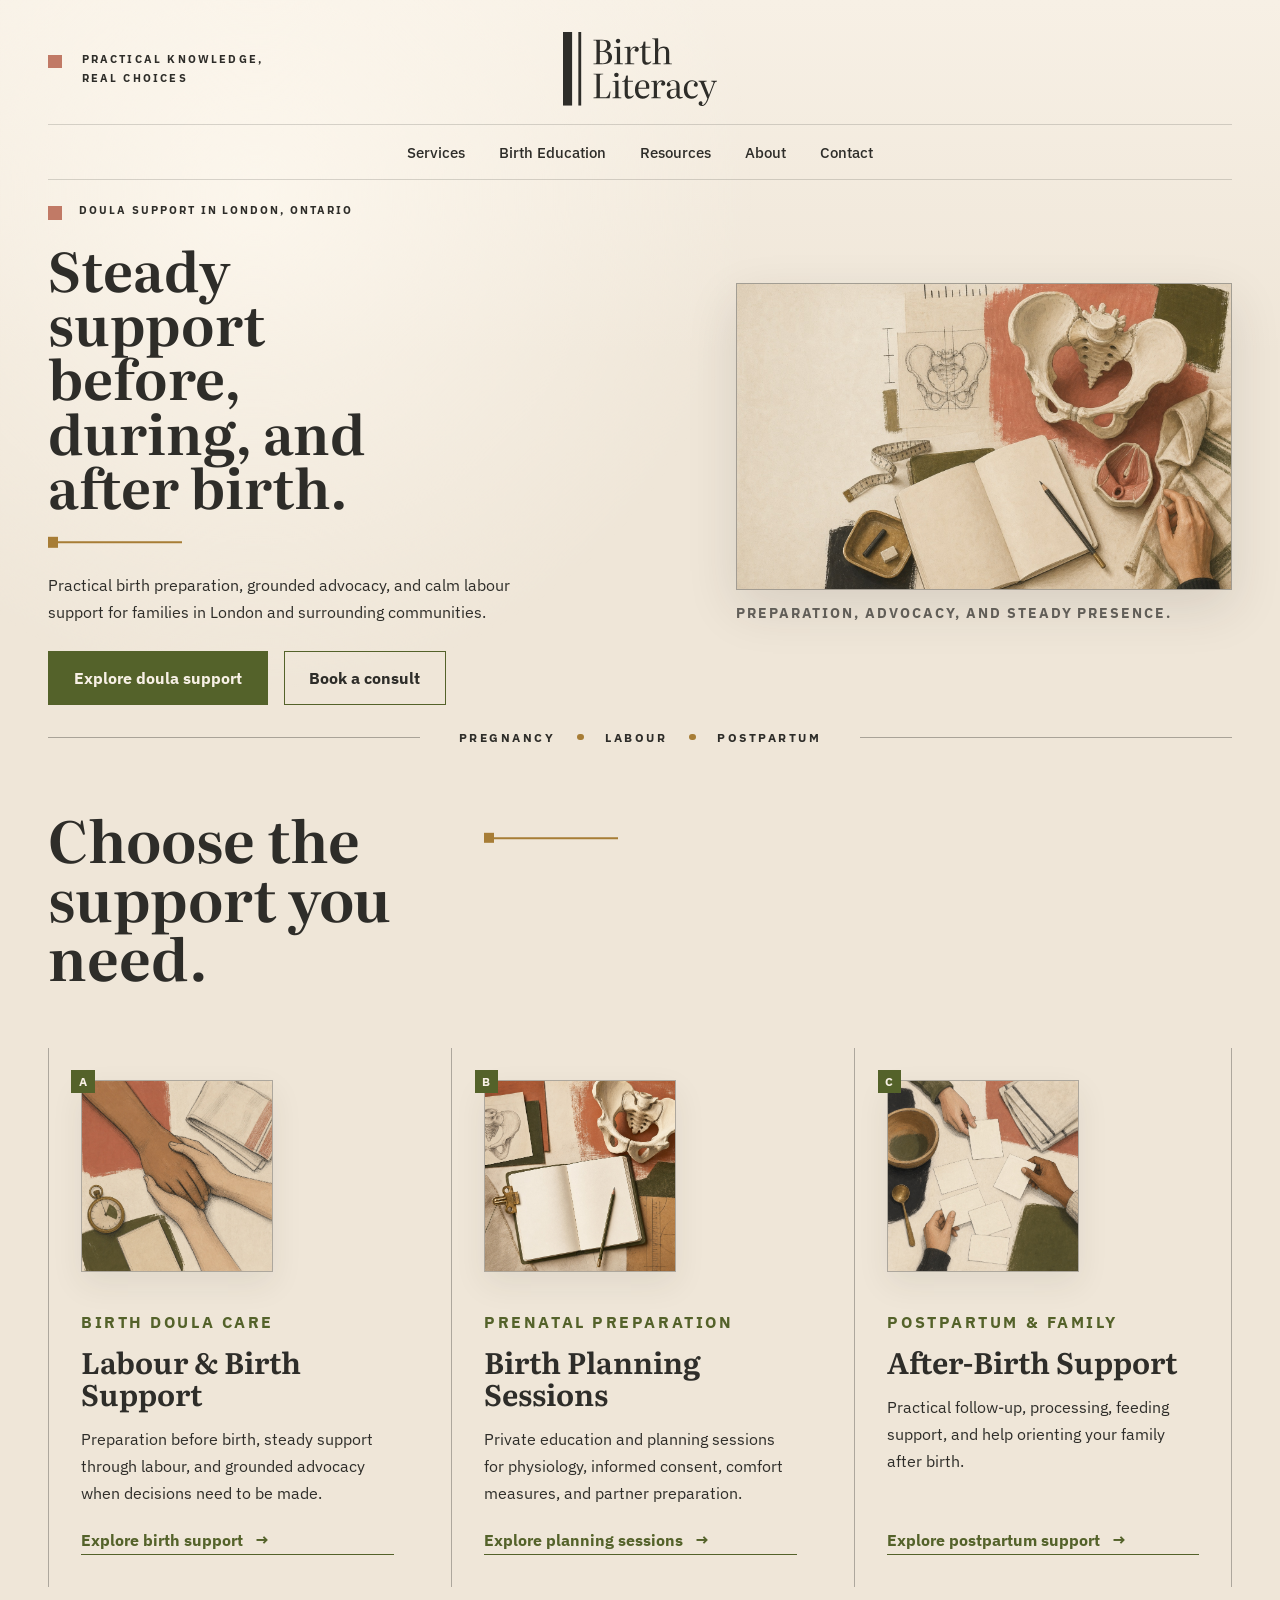
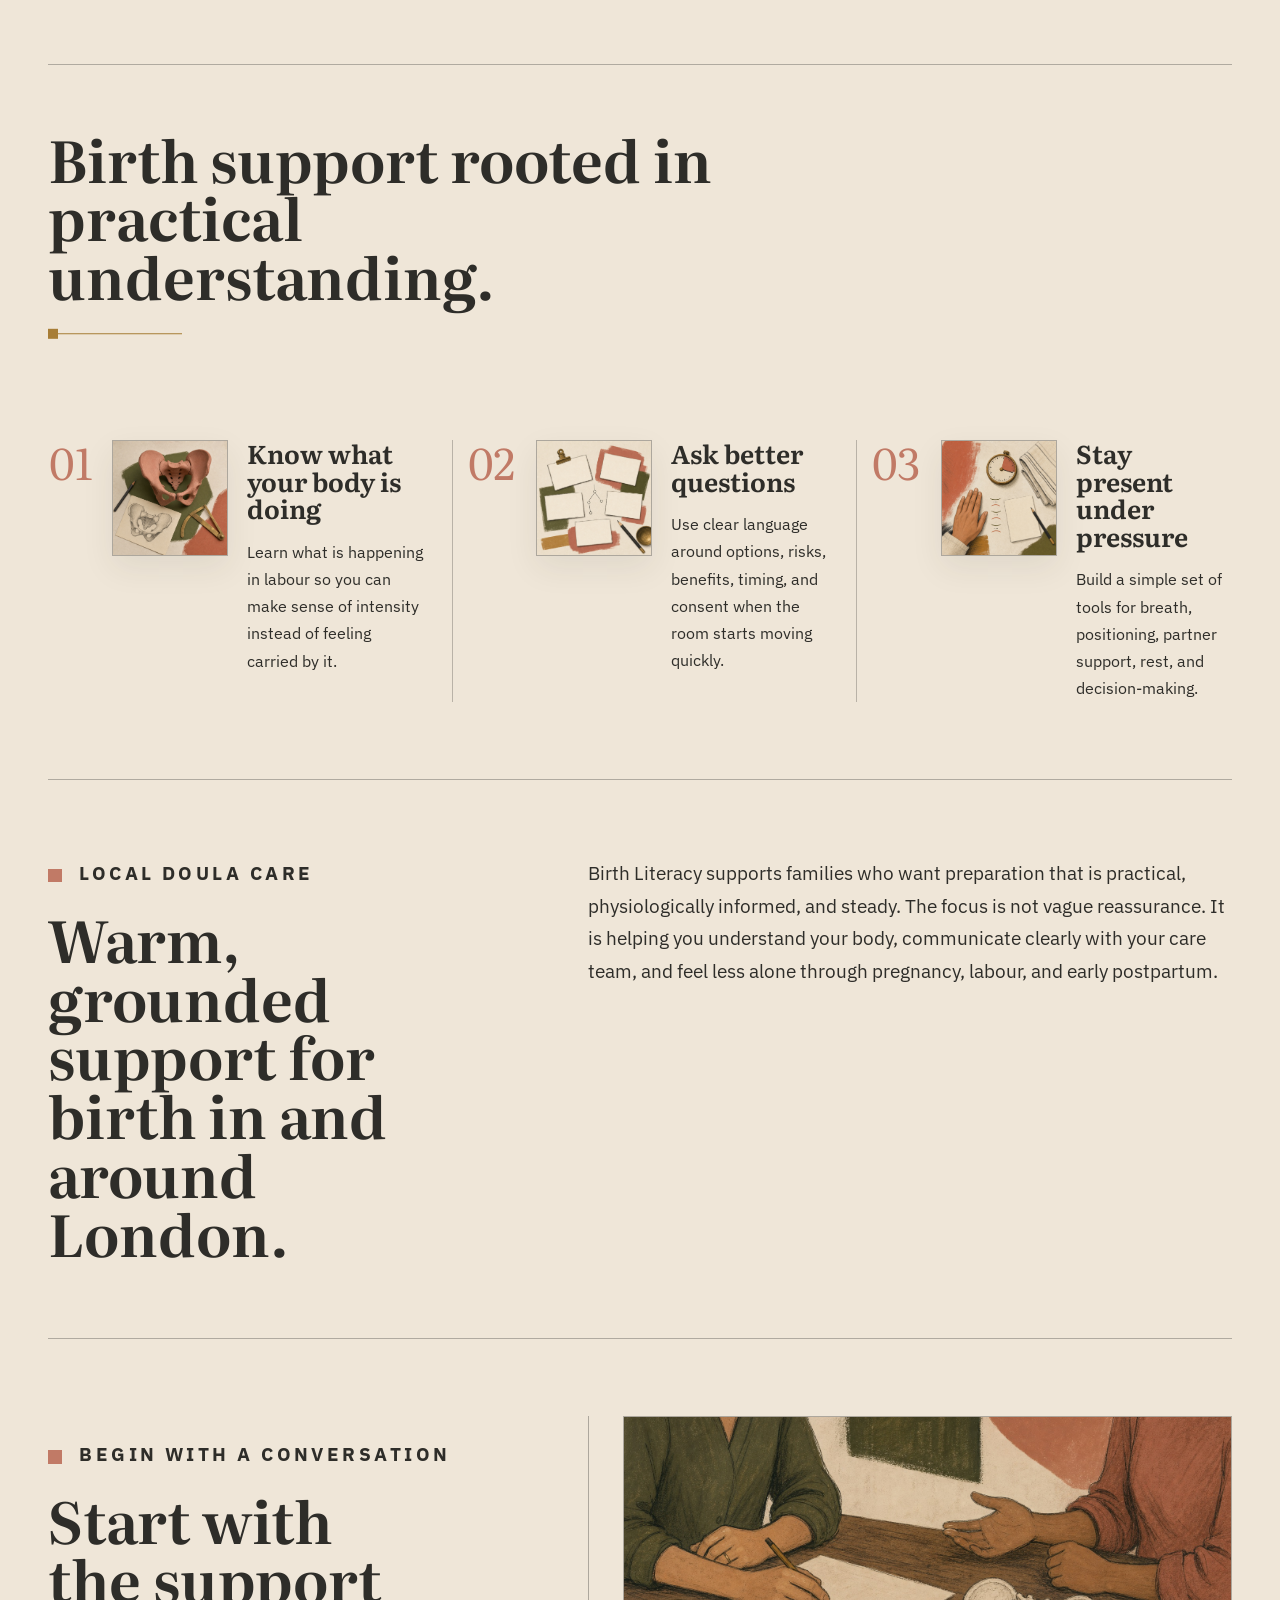
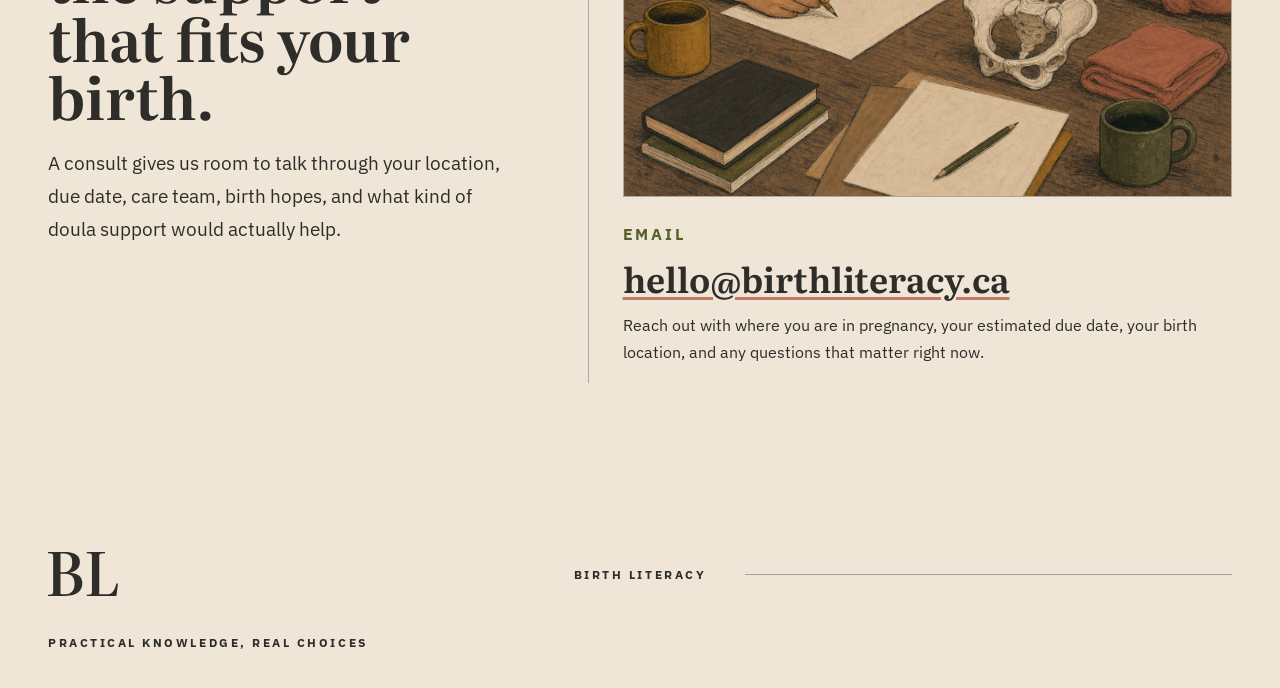
==== index.html @ 35ebf9c3 "Initial commit" ====
<!doctype html>
<html lang="en">
  <head>
    <meta charset="utf-8">
    <meta name="viewport" content="width=device-width, initial-scale=1">
    <meta name="description" content="Birth Literacy provides grounded doula support and practical birth preparation for families in London, Ontario and surrounding communities.">
    <title>Birth Literacy | Doula Support in London, Ontario</title>
    <link rel="preconnect" href="https://fonts.googleapis.com">
    <link rel="preconnect" href="https://fonts.gstatic.com" crossorigin>
    <link href="https://fonts.googleapis.com/css2?family=IBM+Plex+Sans:wght@400;500;600;700&amp;family=Literata:opsz,wght@7..72,500;7..72,600;7..72,700&amp;display=swap" rel="stylesheet">
    <link rel="icon" href="assets/logo-condensed.svg" type="image/svg+xml">
    <link rel="stylesheet" href="styles.css">
  </head>
  <body>
    <a class="skip-link" href="#main">Skip to main content</a>

    <header class="site-header" data-header>
      <div class="masthead" aria-label="Birth Literacy">
        <p class="masthead__kicker">
          <span aria-hidden="true"></span>
          Practical knowledge,<br>
          real choices
        </p>

        <a class="brand" href="index.html" aria-label="Birth Literacy home">
          <img src="assets/logo.svg" width="271" height="131" alt="Birth Literacy">
        </a>

      </div>

      <div class="nav-shell">
        <button class="nav-toggle" type="button" aria-expanded="false" aria-controls="primary-navigation">
          <span class="nav-toggle__lines" aria-hidden="true"></span>
          <span class="nav-toggle__text">Menu</span>
        </button>

        <nav class="primary-nav" id="primary-navigation" aria-label="Primary navigation">
          <a href="services.html">Services</a>
          <a href="birth-education.html">Birth Education</a>
          <a href="resources.html">Resources</a>
          <a href="about.html">About</a>
          <a href="contact.html">Contact</a>
        </nav>
      </div>
    </header>

    <main id="main">
      <section class="hero" id="top" aria-labelledby="hero-title">
        <div class="hero__content">
          <p class="eyebrow"><span aria-hidden="true"></span>Doula support in London, Ontario</p>
          <h1 id="hero-title">Steady support before, during, and after birth.</h1>
          <div class="measure-mark" aria-hidden="true"></div>
          <p class="hero__lede">Practical birth preparation, grounded advocacy, and calm labour support for families in London and surrounding communities.</p>
          <div class="actions" aria-label="Primary actions">
            <a class="button button--primary" href="services.html">Explore doula support</a>
            <a class="button button--secondary" href="contact.html">Book a consult</a>
          </div>
        </div>

        <figure class="hero__figure" aria-labelledby="figure-title">
          <img class="hero__image" src="assets/art-hero-education.jpg" width="1536" height="1024" alt="Mixed-media illustration of birth education materials, an anatomy sketch, and a pelvis model on a study table.">
          <figcaption id="figure-title">Preparation, advocacy, and steady presence.</figcaption>
        </figure>
      </section>

      <div class="index-line" aria-hidden="true">
        <span></span>
        <p>Pregnancy <b></b> Labour <b></b> Postpartum</p>
        <span></span>
      </div>

      <section class="support-section" id="services" aria-labelledby="support-title">
        <div class="support-intro">
          <h2 id="support-title">Choose the support you need.</h2>
          <div class="measure-mark" aria-hidden="true"></div>
        </div>

        <div class="support-layout">
          <article class="support-feature support-feature--birth" id="doula-care">
            <span class="letter-marker">A</span>
            <img class="support-visual" src="assets/art-doula-support.jpg" width="1254" height="1254" alt="Mixed-media illustration of hands in a calm support gesture beside practical birth tools.">
            <p class="card-label">Birth Doula Care</p>
            <h3>Labour &amp; Birth Support</h3>
            <p>Preparation before birth, steady support through labour, and grounded advocacy when decisions need to be made.</p>
            <a class="text-link" href="services.html#birth-doula">Explore birth support <span aria-hidden="true">→</span></a>
          </article>

          <article class="support-feature support-feature--doula">
            <span class="letter-marker">B</span>
            <img class="support-visual" src="assets/art-course-workbook.jpg" width="1254" height="1254" alt="Mixed-media illustration of an open birth workbook, pelvis model, and study materials.">
            <p class="card-label">Prenatal Preparation</p>
            <h3>Birth Planning Sessions</h3>
            <p>Private education and planning sessions for physiology, informed consent, comfort measures, and partner preparation.</p>
            <a class="text-link" href="services.html#birth-planning">Explore planning sessions <span aria-hidden="true">→</span></a>
          </article>

          <article class="support-feature support-feature--postpartum" aria-labelledby="support-page-title">
            <span class="letter-marker">C</span>
            <img class="support-visual support-visual--note" src="assets/art-family-support.jpg" width="1254" height="1254" alt="Mixed-media illustration of several hands arranging family planning cards together.">
            <p class="card-label">Postpartum &amp; Family</p>
            <h3 id="support-page-title">After-Birth Support</h3>
            <p>Practical follow-up, processing, feeding support, and help orienting your family after birth.</p>
            <a class="text-link" href="services.html#postpartum">Explore postpartum support <span aria-hidden="true">→</span></a>
          </article>
        </div>
      </section>

      <section class="confidence-section" id="resources" aria-labelledby="confidence-title">
        <span class="section-anchor" id="birth-education" aria-hidden="true"></span>
        <div class="confidence-heading">
          <h2 id="confidence-title">Birth support rooted in practical understanding.</h2>
          <div class="measure-mark" aria-hidden="true"></div>
        </div>

        <div class="principles" role="list">
          <article class="principle" role="listitem">
            <p class="principle__number">01</p>
            <img class="principle__image" src="assets/art-physiology-study.jpg" width="1254" height="1254" alt="Mixed-media illustration of a clay pelvis model, anatomy sketch, pencil, and measuring tool.">
            <div>
              <h3>Know what your body is doing</h3>
              <p>Learn what is happening in labour so you can make sense of intensity instead of feeling carried by it.</p>
            </div>
          </article>

          <article class="principle" role="listitem">
            <p class="principle__number">02</p>
            <img class="principle__image" src="assets/art-consent-cards.jpg" width="1254" height="1254" alt="Mixed-media illustration of question cards, a decision path, pencil, and brass clip.">
            <div>
              <h3>Ask better questions</h3>
              <p>Use clear language around options, risks, benefits, timing, and consent when the room starts moving quickly.</p>
            </div>
          </article>

          <article class="principle" role="listitem">
            <p class="principle__number">03</p>
            <img class="principle__image" src="assets/art-presence-tools.jpg" width="1254" height="1254" alt="Mixed-media illustration of a timer, blank card, pencil, folded cloth, and calm hand.">
            <div>
              <h3>Stay present under pressure</h3>
              <p>Build a simple set of tools for breath, positioning, partner support, rest, and decision-making.</p>
            </div>
          </article>
        </div>
      </section>

      <section class="about-section" id="about" aria-labelledby="about-title">
        <div>
          <p class="eyebrow"><span aria-hidden="true"></span>Local doula care</p>
          <h2 id="about-title">Warm, grounded support for birth in and around London.</h2>
        </div>
        <p>Birth Literacy supports families who want preparation that is practical, physiologically informed, and steady. The focus is not vague reassurance. It is helping you understand your body, communicate clearly with your care team, and feel less alone through pregnancy, labour, and early postpartum.</p>
      </section>

      <section class="contact-section" id="contact" aria-labelledby="contact-title">
        <div class="contact-copy">
          <p class="eyebrow"><span aria-hidden="true"></span>Begin with a conversation</p>
          <h2 id="contact-title">Start with the support that fits your birth.</h2>
          <p>A consult gives us room to talk through your location, due date, care team, birth hopes, and what kind of doula support would actually help.</p>
        </div>
        <aside class="contact-card" aria-label="Contact Birth Literacy">
          <img src="assets/art-consultation.jpg" width="1536" height="1024" alt="Mixed-media illustration of a grounded birth preparation conversation at a table with notes and a pelvis model.">
          <div class="contact-card__body">
            <p class="card-label">Email</p>
            <a class="email-link" href="mailto:hello@birthliteracy.ca">hello@birthliteracy.ca</a>
            <p>Reach out with where you are in pregnancy, your estimated due date, your birth location, and any questions that matter right now.</p>
          </div>
        </aside>
      </section>
    </main>

    <footer class="site-footer">
      <img src="assets/logo-condensed.svg" width="70" height="44" alt="Birth Literacy">
      <p>Birth Literacy</p>
      <span aria-hidden="true"></span>
      <p>Practical knowledge, real choices</p>
    </footer>

    <script src="script.js"></script>
  </body>
</html>
---- styles.css ----
:root {
  --ink: #2e2d29;
  --bone: #efe6d8;
  --bone-light: #f7f0e5;
  --bone-deep: #d9cebf;
  --olive: #54622a;
  --olive-dark: #3d4a1f;
  --clay: #c17a66;
  --brass: #a77d36;
  --white: #fffaf1;
  --shadow: 0 18px 48px rgba(46, 45, 41, 0.12);
  --serif: "Literata", Georgia, "Times New Roman", serif;
  --sans: "IBM Plex Sans", Arial, Helvetica, sans-serif;
  --page-pad: clamp(1rem, 4vw, 3rem);
  --rail-width: clamp(2.5rem, 5vw, 4.75rem);
}

*,
*::before,
*::after {
  box-sizing: border-box;
}

html {
  background: var(--bone);
  color: var(--ink);
  font-family: var(--sans);
  scroll-behavior: smooth;
}

@media (prefers-reduced-motion: reduce) {
  html {
    scroll-behavior: auto;
  }

  *,
  *::before,
  *::after {
    animation-duration: 0.01ms !important;
    animation-iteration-count: 1 !important;
    scroll-behavior: auto !important;
    transition-duration: 0.01ms !important;
  }
}

body {
  margin: 0;
  min-width: 320px;
  background:
    radial-gradient(circle at 20% 5%, rgba(255, 250, 241, 0.74), transparent 31rem),
    linear-gradient(180deg, var(--bone-light), var(--bone) 22rem);
  color: var(--ink);
}

body::before {
  position: fixed;
  inset: 0;
  z-index: -1;
  pointer-events: none;
  content: "";
  background-image:
    linear-gradient(rgba(46, 45, 41, 0.025) 1px, transparent 1px),
    linear-gradient(90deg, rgba(46, 45, 41, 0.018) 1px, transparent 1px);
  background-size: 32px 32px;
  mask-image: linear-gradient(to bottom, rgba(0, 0, 0, 0.28), rgba(0, 0, 0, 0.04));
}

img,
svg {
  display: block;
  max-width: 100%;
}

a {
  color: inherit;
}

a:hover {
  color: var(--olive);
}

a:focus-visible,
button:focus-visible,
input:focus-visible,
select:focus-visible,
textarea:focus-visible {
  outline: 3px solid var(--clay);
  outline-offset: 4px;
}

.skip-link {
  position: fixed;
  top: 1rem;
  left: 1rem;
  z-index: 20;
  padding: 0.75rem 1rem;
  background: var(--ink);
  color: var(--bone-light);
  font-weight: 700;
  transform: translateY(-150%);
}

.skip-link:focus {
  transform: translateY(0);
}

.site-header {
  position: relative;
  z-index: 10;
  width: min(100%, 1460px);
  margin: 0 auto;
  padding: clamp(1.1rem, 2.5vw, 2.1rem) var(--page-pad) 0;
}

.masthead {
  display: grid;
  grid-template-columns: minmax(9rem, 1fr) minmax(7rem, 12rem) minmax(9rem, 1fr);
  gap: clamp(1rem, 3vw, 3.2rem);
  align-items: center;
  padding: 0 0 clamp(0.75rem, 1.5vw, 1.1rem);
  border-bottom: 1px solid rgba(46, 45, 41, 0.18);
}

.brand {
  justify-self: center;
  width: clamp(7rem, 12vw, 11.5rem);
  text-decoration: none;
}

.brand img {
  width: 100%;
  height: auto;
}

.masthead__kicker {
  display: grid;
  grid-template-columns: auto 1fr;
  gap: 1.25rem;
  align-items: start;
  margin: 0;
  max-width: 18rem;
  color: var(--ink);
  font-size: clamp(0.68rem, 0.85vw, 0.83rem);
  font-weight: 700;
  letter-spacing: 0.2em;
  line-height: 1.75;
  text-transform: uppercase;
}

.masthead__kicker span,
.eyebrow span,
.square-marker {
  width: 0.85rem;
  height: 0.85rem;
  margin-top: 0.28rem;
  background: var(--clay);
}

.nav-shell {
  position: relative;
  padding: 0.55rem 0;
  border-bottom: 1px solid rgba(46, 45, 41, 0.18);
}

.primary-nav {
  display: flex;
  gap: clamp(1rem, 2.4vw, 2.8rem);
  align-items: center;
  justify-content: center;
  min-height: 2.3rem;
}

.primary-nav a:not(.button) {
  padding: 0.35rem 0.1rem;
  font-size: clamp(0.95rem, 1vw, 1.05rem);
  font-weight: 500;
  text-decoration-thickness: 1px;
  text-decoration-color: transparent;
  text-underline-offset: 0.35em;
}

.primary-nav a:not(.button):hover {
  text-decoration-color: currentColor;
}

.primary-nav a[aria-current="page"] {
  color: var(--olive);
  text-decoration-color: currentColor;
}

.nav-toggle {
  display: none;
}

.button {
  display: inline-flex;
  align-items: center;
  justify-content: center;
  min-height: 3.35rem;
  padding: 0.9rem 1.55rem;
  border: 1.5px solid var(--olive);
  border-radius: 0;
  font: 700 1rem/1 var(--sans);
  text-align: center;
  text-decoration: none;
  transition: background 160ms ease, color 160ms ease, border-color 160ms ease, transform 160ms ease;
}

.button:hover {
  transform: translateY(-1px);
}

.button--primary {
  background: var(--olive);
  color: var(--bone-light);
}

.button--primary:hover {
  background: var(--olive-dark);
  color: var(--bone-light);
}

.button--secondary {
  background: transparent;
  color: var(--ink);
}

.button--secondary:hover {
  border-color: var(--ink);
  background: rgba(84, 98, 42, 0.08);
  color: var(--ink);
}

main {
  width: min(100%, 1460px);
  margin: 0 auto;
  padding: 0 var(--page-pad) clamp(2rem, 5vw, 4rem);
}

.hero,
.support-section,
.confidence-section {
  position: relative;
  display: grid;
  gap: clamp(1rem, 3vw, 3.5rem);
}

.hero {
  grid-template-columns: minmax(18rem, 0.86fr) minmax(22rem, 0.82fr);
  align-items: center;
  min-height: clamp(22rem, 31vw, 29rem);
  padding: clamp(0.75rem, 1.7vw, 1.8rem) 0 clamp(1rem, 2vw, 2rem);
}

.hero__content {
  grid-column: 1;
  max-width: 34rem;
}

.hero__content .eyebrow {
  margin-bottom: 1.35rem;
}

.eyebrow,
.card-label {
  display: flex;
  gap: 1.1rem;
  align-items: center;
  margin: 0 0 1.9rem;
  color: var(--ink);
  font-size: clamp(0.68rem, 0.8vw, 0.78rem);
  font-weight: 700;
  letter-spacing: 0.18em;
  line-height: 1.45;
  text-transform: uppercase;
}

h1,
h2,
h3 {
  margin: 0;
  font-family: var(--serif);
  font-weight: 650;
  letter-spacing: 0;
}

h1 {
  max-width: 11.5ch;
  font-size: clamp(2.9rem, 4.25vw, 4.25rem);
  line-height: 1;
}

h2 {
  font-size: clamp(2.8rem, 4.5vw, 5rem);
  line-height: 1.02;
}

h3 {
  font-size: clamp(1.75rem, 2.3vw, 2.45rem);
  line-height: 1.08;
}

.measure-mark {
  position: relative;
  width: 8.4rem;
  height: 1.2rem;
  margin: 1.2rem 0 1.25rem;
}

.measure-mark::before,
.measure-mark::after {
  position: absolute;
  top: 50%;
  content: "";
  transform: translateY(-50%);
}

.measure-mark::before {
  left: 0;
  width: 100%;
  height: 1.5px;
  background: var(--brass);
}

.measure-mark::after {
  left: 0;
  width: 0.65rem;
  height: 0.65rem;
  background: var(--brass);
}

.hero__lede,
.support-feature p,
.support-note p,
.principle p,
.about-section p,
.contact-section p {
  font-size: clamp(1rem, 1.18vw, 1.18rem);
  line-height: 1.7;
}

.hero__lede {
  max-width: 30rem;
  margin: 0 0 1.55rem;
}

.actions {
  display: flex;
  flex-wrap: wrap;
  gap: 1rem;
}

.hero__figure {
  grid-column: 2;
  justify-self: end;
  position: relative;
  width: min(100%, 31rem);
  margin: 0;
}

.hero__figure::before {
  position: absolute;
  inset: clamp(0.7rem, 1.3vw, 1.1rem) clamp(-0.8rem, -1vw, -0.4rem) clamp(-0.8rem, -1vw, -0.4rem) clamp(0.7rem, 1.2vw, 1rem);
  z-index: -1;
  border: 1px solid rgba(46, 45, 41, 0.32);
  content: "";
}

.hero__image {
  width: 100%;
  height: clamp(17.5rem, 24vw, 23rem);
  object-fit: cover;
  object-position: 50% 54%;
  border: 1px solid rgba(46, 45, 41, 0.4);
  box-shadow: var(--shadow);
}

.hero__figure figcaption {
  margin-top: 0.9rem;
  color: rgba(46, 45, 41, 0.72);
  font-size: 0.86rem;
  font-weight: 700;
  letter-spacing: 0.14em;
  line-height: 1.4;
  text-transform: uppercase;
}

.index-line,
.site-footer {
  display: grid;
  grid-template-columns: 1fr auto 1fr;
  gap: clamp(1rem, 3vw, 2.5rem);
  align-items: center;
}

.index-line {
  margin: 0 0 clamp(2rem, 5vw, 4.8rem);
}

.index-line span,
.site-footer > span {
  height: 1px;
  background: rgba(46, 45, 41, 0.36);
}

.index-line p,
.site-footer p {
  margin: 0;
  font-size: clamp(0.72rem, 0.85vw, 0.82rem);
  font-weight: 700;
  letter-spacing: 0.22em;
  text-transform: uppercase;
}

.index-line b {
  display: inline-block;
  width: 0.42rem;
  height: 0.42rem;
  margin: 0 1rem 0.12rem;
  border-radius: 999px;
  background: var(--brass);
}

.support-section,
.confidence-section {
  padding: 0 0 clamp(3rem, 6vw, 5.6rem);
  border-bottom: 1px solid rgba(46, 45, 41, 0.32);
}

.support-intro {
  grid-column: 1;
  display: grid;
  grid-template-columns: minmax(15rem, 0.72fr) minmax(30rem, 1.4fr);
  gap: clamp(2rem, 4vw, 4rem);
  align-items: start;
}

.support-intro h2 {
  max-width: 10ch;
}

.support-layout {
  grid-column: 1;
  display: grid;
  grid-template-columns: repeat(3, minmax(0, 1fr));
  gap: clamp(1rem, 2vw, 1.8rem);
  margin-top: clamp(0.5rem, 2vw, 1.5rem);
}

.support-feature,
.support-note {
  position: relative;
  display: grid;
  grid-template-rows: auto auto auto 1fr auto;
  align-content: start;
  min-height: 19.5rem;
  padding: clamp(1.4rem, 2.5vw, 2.2rem);
  border-left: 1px solid rgba(46, 45, 41, 0.34);
}

.support-note {
  align-self: stretch;
  border-right: 1px solid rgba(46, 45, 41, 0.34);
}

.support-layout > :last-child {
  border-right: 1px solid rgba(46, 45, 41, 0.34);
}

.letter-marker {
  position: absolute;
  top: 1.4rem;
  left: 1.4rem;
  display: grid;
  place-items: center;
  width: 1.45rem;
  height: 1.45rem;
  background: var(--olive);
  color: var(--bone-light);
  font-size: 0.75rem;
  font-weight: 700;
}

.support-visual,
.principle__image {
  align-self: start;
  width: 100%;
  aspect-ratio: 1;
  height: auto;
  object-fit: cover;
  border: 1px solid rgba(46, 45, 41, 0.34);
  box-shadow: 0 12px 30px rgba(46, 45, 41, 0.08);
}

.support-visual {
  width: min(100%, 12rem);
  margin: 0 0 1.3rem;
}

.support-visual--note {
  margin: 0 0 1.3rem;
}

.support-feature p,
.support-note p,
.principle p {
  margin: 1rem 0 0;
}

.support-feature .card-label,
.support-note .card-label {
  margin-bottom: 0.65rem;
  color: var(--olive);
  letter-spacing: 0.16em;
}

.text-link {
  display: inline-flex;
  gap: 0.75rem;
  align-items: center;
  margin-top: 1.4rem;
  padding-bottom: 0.25rem;
  border-bottom: 1.5px solid var(--olive);
  color: var(--olive);
  font-weight: 700;
  text-decoration: none;
}

.text-link:hover {
  color: var(--ink);
  border-bottom-color: var(--ink);
}

/* Interior pages */

.page-main {
  padding-top: clamp(1.5rem, 3vw, 3rem);
}

.page-hero {
  display: grid;
  grid-template-columns: minmax(18rem, 0.82fr) minmax(22rem, 1fr);
  gap: clamp(2rem, 6vw, 7rem);
  align-items: center;
  padding: clamp(1.5rem, 3vw, 2.8rem) 0 clamp(3rem, 6vw, 6rem);
  border-bottom: 1px solid rgba(46, 45, 41, 0.32);
}

.page-hero__copy {
  max-width: 39rem;
}

.page-hero h1 {
  max-width: 11ch;
}

.page-hero__lede {
  max-width: 36rem;
  margin: 0;
  font-size: clamp(1.15rem, 1.5vw, 1.45rem);
  line-height: 1.65;
}

.page-hero__figure {
  position: relative;
  width: min(100%, 37rem);
  margin: 0;
  justify-self: end;
}

.page-hero__figure::before {
  position: absolute;
  inset: 0.9rem -0.8rem -0.8rem 0.9rem;
  z-index: -1;
  border: 1px solid rgba(46, 45, 41, 0.32);
  content: "";
}

.page-hero__figure img {
  width: 100%;
  aspect-ratio: 4 / 3;
  object-fit: cover;
  border: 1px solid rgba(46, 45, 41, 0.4);
  box-shadow: var(--shadow);
}

.page-hero__figure figcaption {
  margin-top: 0.9rem;
  color: rgba(46, 45, 41, 0.72);
  font-size: 0.78rem;
  font-weight: 700;
  letter-spacing: 0.14em;
  text-transform: uppercase;
}

.section-block {
  padding: clamp(3.2rem, 7vw, 7rem) 0;
  border-bottom: 1px solid rgba(46, 45, 41, 0.32);
}

.section-heading {
  display: grid;
  grid-template-columns: minmax(15rem, 0.72fr) minmax(20rem, 1fr);
  gap: clamp(2rem, 6vw, 7rem);
  align-items: start;
  margin-bottom: clamp(2.2rem, 5vw, 4.6rem);
}

.section-heading h2 {
  max-width: 10.5ch;
}

.section-heading > p {
  max-width: 43rem;
  margin: 0;
  font-size: clamp(1.15rem, 1.5vw, 1.45rem);
  line-height: 1.7;
}

.service-detail {
  display: grid;
  grid-template-columns: minmax(13rem, 0.62fr) minmax(20rem, 1.38fr);
  gap: clamp(2rem, 6vw, 7rem);
  padding: clamp(2.8rem, 5vw, 5rem) 0;
  border-top: 1px solid rgba(46, 45, 41, 0.24);
  scroll-margin-top: 2rem;
}

.service-detail:first-of-type {
  border-top: 0;
  padding-top: 0;
}

.service-detail__label {
  position: relative;
  padding-left: 3.2rem;
}

.service-detail__label .letter-marker {
  top: 0.25rem;
  left: 0;
}

.service-detail__label .card-label {
  margin-bottom: 0.8rem;
  color: var(--olive);
}

.service-detail__label h3 {
  max-width: 12ch;
}

.service-detail__body {
  display: grid;
  grid-template-columns: minmax(0, 1fr) minmax(11rem, 0.62fr);
  gap: clamp(1.5rem, 4vw, 4rem);
}

.service-detail__body > div > p:first-child,
.editorial-copy > p:first-child {
  margin-top: 0;
}

.service-detail__body p,
.editorial-copy p,
.resource-entry p,
.faq-list p,
.contact-panel p {
  font-size: clamp(1rem, 1.18vw, 1.18rem);
  line-height: 1.72;
}

.service-detail__body img {
  width: 100%;
  aspect-ratio: 1;
  object-fit: cover;
  border: 1px solid rgba(46, 45, 41, 0.34);
}

.plain-list,
.check-list {
  margin: 1.5rem 0 0;
  padding: 0;
  list-style: none;
}

.plain-list li,
.check-list li {
  position: relative;
  padding: 0.75rem 0 0.75rem 1.5rem;
  border-top: 1px solid rgba(46, 45, 41, 0.18);
  line-height: 1.55;
}

.plain-list li::before,
.check-list li::before {
  position: absolute;
  top: 1.25rem;
  left: 0;
  width: 0.45rem;
  height: 0.45rem;
  background: var(--brass);
  content: "";
}

.process-list {
  display: grid;
  grid-template-columns: repeat(4, minmax(0, 1fr));
  margin: 0;
  padding: 0;
  list-style: none;
}

.process-list li {
  min-height: 13rem;
  padding: 0 clamp(1rem, 2vw, 2rem);
  border-left: 1px solid rgba(46, 45, 41, 0.28);
}

.process-list li:last-child {
  border-right: 1px solid rgba(46, 45, 41, 0.28);
}

.process-list strong {
  display: block;
  margin-bottom: 1rem;
  color: var(--clay);
  font-family: var(--serif);
  font-size: clamp(2rem, 3vw, 3.2rem);
  line-height: 1;
}

.process-list h3 {
  font-size: clamp(1.35rem, 1.8vw, 1.8rem);
}

.process-list p {
  margin: 0.8rem 0 0;
  line-height: 1.6;
}

.topic-ledger,
.resource-list {
  border-top: 1px solid rgba(46, 45, 41, 0.34);
}

.topic-row,
.resource-entry {
  display: grid;
  grid-template-columns: 5rem minmax(15rem, 0.78fr) minmax(20rem, 1fr);
  gap: clamp(1rem, 4vw, 4rem);
  padding: clamp(1.8rem, 3vw, 3rem) 0;
  border-bottom: 1px solid rgba(46, 45, 41, 0.28);
}

.topic-row__number,
.resource-entry__number {
  margin: 0;
  color: var(--clay);
  font-family: var(--serif);
  font-size: clamp(2rem, 3.4vw, 3.5rem);
  line-height: 1;
}

.topic-row h3,
.resource-entry h2 {
  font-size: clamp(1.6rem, 2.5vw, 2.6rem);
}

.topic-row p,
.resource-entry p {
  margin: 0;
}

.callout {
  display: grid;
  grid-template-columns: minmax(16rem, 0.75fr) minmax(20rem, 1fr);
  gap: clamp(2rem, 6vw, 7rem);
  align-items: center;
  padding: clamp(2rem, 4vw, 4rem);
  background: var(--ink);
  color: var(--bone-light);
}

.callout h2 {
  max-width: 11ch;
  font-size: clamp(2.3rem, 4vw, 4.2rem);
}

.callout p {
  max-width: 42rem;
  margin: 0 0 1.5rem;
  font-size: clamp(1.1rem, 1.4vw, 1.35rem);
  line-height: 1.65;
}

.callout .button--primary {
  border-color: var(--bone-light);
  background: var(--bone-light);
  color: var(--ink);
}

.callout .button--primary:hover {
  border-color: var(--clay);
  background: var(--clay);
  color: var(--ink);
}

.resource-entry {
  grid-template-columns: 5rem minmax(16rem, 0.82fr) minmax(20rem, 1fr);
}

.resource-entry__body p + p {
  margin-top: 1rem;
}

.resource-entry blockquote {
  margin: 1.5rem 0 0;
  padding: 1rem 0 1rem 1.5rem;
  border-left: 0.45rem solid var(--brass);
  font-family: var(--serif);
  font-size: clamp(1.2rem, 1.8vw, 1.65rem);
  line-height: 1.5;
}

.faq-list {
  max-width: 56rem;
  margin-left: auto;
}

.faq-list details {
  border-top: 1px solid rgba(46, 45, 41, 0.3);
}

.faq-list details:last-child {
  border-bottom: 1px solid rgba(46, 45, 41, 0.3);
}

.faq-list summary {
  padding: 1.35rem 3rem 1.35rem 0;
  cursor: pointer;
  font-family: var(--serif);
  font-size: clamp(1.25rem, 2vw, 1.8rem);
  font-weight: 650;
}

.faq-list details p {
  max-width: 46rem;
  margin: 0;
  padding: 0 0 1.5rem;
}

.about-profile {
  display: grid;
  grid-template-columns: minmax(14rem, 0.65fr) minmax(22rem, 1fr);
  gap: clamp(2rem, 6vw, 7rem);
}

.about-profile__aside {
  padding-right: clamp(1rem, 3vw, 3rem);
  border-right: 1px solid rgba(46, 45, 41, 0.3);
}

.about-profile__aside img {
  width: 100%;
  aspect-ratio: 1;
  object-fit: cover;
  border: 1px solid rgba(46, 45, 41, 0.34);
}

.about-profile__aside .card-label {
  margin-top: 1.2rem;
  color: var(--olive);
}

.editorial-copy {
  max-width: 47rem;
}

.editorial-copy h2 {
  max-width: 12ch;
  margin-bottom: 1.6rem;
}

.values-ledger {
  display: grid;
  grid-template-columns: repeat(2, minmax(0, 1fr));
  border-top: 1px solid rgba(46, 45, 41, 0.3);
  border-left: 1px solid rgba(46, 45, 41, 0.3);
}

.value-item {
  min-height: 15rem;
  padding: clamp(1.5rem, 3vw, 3rem);
  border-right: 1px solid rgba(46, 45, 41, 0.3);
  border-bottom: 1px solid rgba(46, 45, 41, 0.3);
}

.value-item .card-label {
  color: var(--clay);
}

.value-item h3 {
  font-size: clamp(1.5rem, 2.2vw, 2.2rem);
}

.value-item p {
  margin: 1rem 0 0;
  line-height: 1.65;
}

.contact-grid {
  display: grid;
  grid-template-columns: minmax(16rem, 0.7fr) minmax(22rem, 1fr);
  gap: clamp(2rem, 7vw, 8rem);
  align-items: start;
}

.contact-panel {
  padding: clamp(1.5rem, 3vw, 3rem);
  border: 1px solid rgba(46, 45, 41, 0.34);
  background: rgba(255, 250, 241, 0.34);
}

.contact-panel h2 {
  max-width: 10ch;
  font-size: clamp(2rem, 3.3vw, 3.4rem);
}

.contact-panel .email-link {
  display: inline-block;
  margin-top: 1.25rem;
}

.contact-form {
  display: grid;
  grid-template-columns: repeat(2, minmax(0, 1fr));
  gap: 1.2rem 1.5rem;
}

.form-field {
  display: grid;
  gap: 0.55rem;
}

.form-field--full {
  grid-column: 1 / -1;
}

.form-field label {
  font-size: 0.8rem;
  font-weight: 700;
  letter-spacing: 0.12em;
  text-transform: uppercase;
}

.form-field input,
.form-field select,
.form-field textarea {
  width: 100%;
  min-height: 3.25rem;
  padding: 0.8rem 0.9rem;
  border: 1px solid rgba(46, 45, 41, 0.55);
  border-radius: 0;
  background: var(--bone-light);
  color: var(--ink);
  font: 1rem/1.45 var(--sans);
}

.form-field textarea {
  min-height: 9.5rem;
  resize: vertical;
}

.form-note {
  grid-column: 1 / -1;
  margin: 0;
  color: rgba(46, 45, 41, 0.72);
  font-size: 0.88rem;
  line-height: 1.5;
}

.contact-form .button {
  justify-self: start;
}

.confidence-section {
  grid-template-columns: minmax(0, 1fr);
  padding-top: clamp(2.6rem, 5vw, 4.6rem);
}

.section-anchor {
  position: absolute;
  top: -1rem;
}

.confidence-heading {
  grid-column: 1;
  max-width: 42rem;
}

.principles {
  grid-column: 1;
  display: grid;
  grid-template-columns: repeat(3, minmax(0, 1fr));
  gap: clamp(1rem, 2.2vw, 2.4rem);
  margin-top: clamp(1.5rem, 3vw, 2.6rem);
}

.principle {
  display: grid;
  grid-template-columns: auto minmax(5.5rem, 7.25rem) minmax(0, 1fr);
  gap: clamp(0.8rem, 1.5vw, 1.4rem);
  min-height: 12rem;
  padding-left: clamp(0rem, 1.2vw, 1rem);
  border-left: 1px solid rgba(46, 45, 41, 0.28);
}

.principle:first-child {
  border-left-color: transparent;
  padding-left: 0;
}

.principle__number {
  margin: 0 !important;
  color: var(--clay);
  font-family: var(--serif);
  font-size: clamp(2rem, 3.4vw, 3.5rem) !important;
  line-height: 1 !important;
}

.principle h3 {
  font-size: clamp(1.45rem, 2vw, 2rem);
}

.about-section,
.contact-section {
  display: grid;
  grid-template-columns: minmax(16rem, 0.72fr) minmax(20rem, 1fr);
  gap: clamp(2rem, 6vw, 7rem);
  padding: clamp(3rem, 6vw, 6rem) 0;
  border-bottom: 1px solid rgba(46, 45, 41, 0.32);
}

.about-section p,
.contact-copy p {
  max-width: 44rem;
  margin: 0;
  font-size: clamp(1.2rem, 1.5vw, 1.55rem);
  line-height: 1.7;
}

.about-section .eyebrow,
.contact-section .eyebrow {
  margin-bottom: 1.2rem;
}

.about-section h2,
.contact-section h2 {
  max-width: 10.5ch;
}

.contact-section {
  align-items: start;
  border-bottom: 0;
}

.contact-copy p {
  margin-top: 1.4rem;
}

.contact-card {
  display: grid;
  gap: clamp(1rem, 2vw, 1.5rem);
  border-left: 1px solid rgba(46, 45, 41, 0.34);
  padding-left: clamp(1.2rem, 2.6vw, 2.6rem);
}

.contact-card img {
  width: 100%;
  aspect-ratio: 16 / 10;
  height: auto;
  object-fit: cover;
  border: 1px solid rgba(46, 45, 41, 0.34);
}

.contact-card__body {
  display: flex;
  flex-direction: column;
  min-width: 0;
}

.contact-card__body .card-label {
  margin-bottom: 0.75rem;
  color: var(--olive);
}

.email-link {
  color: var(--ink);
  font-family: var(--serif);
  font-size: clamp(1.65rem, 2.7vw, 3rem);
  font-weight: 650;
  line-height: 1.05;
  overflow-wrap: anywhere;
  text-decoration-color: var(--clay);
  text-decoration-thickness: 0.08em;
  text-underline-offset: 0.12em;
}

.email-link:hover {
  color: var(--olive);
}

.site-footer {
  width: min(100%, 1460px);
  margin: 0 auto;
  padding: 1.8rem var(--page-pad) 2.4rem;
}

.site-footer img {
  width: 4.4rem;
  height: auto;
}

@media (max-width: 1120px) {
  .masthead {
    grid-template-columns: 1fr;
    justify-items: center;
    text-align: center;
  }

  .masthead__kicker {
    display: none;
  }

  .hero__content,
  .hero__figure {
    grid-column: 1;
  }

  .hero__figure {
    justify-self: center;
    width: min(100%, 31rem);
  }

  .support-intro {
    grid-template-columns: 1fr;
  }

  .principles,
  .about-section,
  .contact-section {
    grid-template-columns: 1fr;
  }

  .process-list {
    grid-template-columns: repeat(2, minmax(0, 1fr));
  }

  .process-list li:nth-child(3) {
    border-top: 1px solid rgba(46, 45, 41, 0.28);
    padding-top: 2rem;
  }

  .process-list li:nth-child(4) {
    border-top: 1px solid rgba(46, 45, 41, 0.28);
    border-right: 1px solid rgba(46, 45, 41, 0.28);
    padding-top: 2rem;
  }
}

@media (max-width: 820px) {
  :root {
    --page-pad: 1rem;
    --rail-width: 0rem;
  }

  .site-header {
    padding-top: 0.75rem;
  }

  .masthead {
    padding-bottom: 0.75rem;
  }

  .brand {
    width: min(10rem, 52vw);
  }

  .nav-shell {
    display: flex;
    justify-content: center;
    padding: 0.6rem 0;
  }

  .nav-toggle {
    display: inline-flex;
    gap: 0.7rem;
    align-items: center;
    min-height: 2.75rem;
    padding: 0.75rem 1rem;
    border: 1.5px solid var(--ink);
    background: transparent;
    color: var(--ink);
    font: 700 0.9rem/1 var(--sans);
    letter-spacing: 0.12em;
    text-transform: uppercase;
  }

  .nav-toggle__lines {
    position: relative;
    width: 1.1rem;
    height: 0.75rem;
  }

  .nav-toggle__lines::before,
  .nav-toggle__lines::after {
    position: absolute;
    left: 0;
    width: 100%;
    height: 2px;
    background: currentColor;
    content: "";
  }

  .nav-toggle__lines::before {
    top: 0.1rem;
  }

  .nav-toggle__lines::after {
    bottom: 0.1rem;
  }

  .primary-nav {
    position: absolute;
    top: calc(100% - 1px);
    right: 0;
    left: 0;
    display: none;
    flex-direction: column;
    align-items: stretch;
    gap: 0;
    padding: 0.6rem;
    border: 1px solid rgba(46, 45, 41, 0.36);
    background: var(--bone-light);
    box-shadow: var(--shadow);
  }

  .site-header.is-open .primary-nav {
    display: flex;
  }

  .primary-nav a:not(.button),
  .primary-nav .button {
    width: 100%;
    justify-content: center;
    padding: 0.95rem 1rem;
  }

  .hero,
  .support-section,
  .confidence-section,
  .page-hero {
    display: block;
  }

  .hero {
    min-height: 0;
    padding-top: 1.35rem;
  }

  h1 {
    max-width: 10ch;
    font-size: clamp(2.2rem, 9.6vw, 2.9rem);
    line-height: 1.02;
  }

  h2 {
    font-size: clamp(2.45rem, 12vw, 4rem);
  }

  .hero__figure {
    margin-top: 1.45rem;
    width: 100%;
  }

  .hero__image {
    height: clamp(17rem, 76vw, 22rem);
  }

  .index-line {
    grid-template-columns: 1fr;
    justify-items: center;
    margin-top: 0.4rem;
    text-align: center;
  }

  .index-line p {
    display: flex;
    flex-wrap: wrap;
    justify-content: center;
    gap: 0.45rem 0.75rem;
    width: 100%;
    letter-spacing: 0.16em;
  }

  .index-line b {
    margin: 0 0 0.12rem;
  }

  .index-line span {
    width: 100%;
  }

  .support-layout,
  .principles {
    display: grid;
    grid-template-columns: 1fr;
  }

  .support-feature,
  .support-note,
  .support-feature--birth,
  .support-feature--doula {
    grid-column: auto;
    grid-row: auto;
  }

  .support-note {
    border-right: 0;
  }

  .support-feature {
    min-height: 0;
  }

  .support-layout > :last-child {
    border-right: 0;
  }

  .page-main {
    padding-top: 0;
  }

  .page-hero {
    padding-top: 1.35rem;
  }

  .page-hero__figure {
    width: 100%;
    margin-top: 2rem;
  }

  .section-heading,
  .service-detail,
  .service-detail__body,
  .callout,
  .about-profile,
  .contact-grid {
    grid-template-columns: 1fr;
  }

  .service-detail__body img {
    width: min(100%, 19rem);
  }

  .topic-row,
  .resource-entry {
    grid-template-columns: 3.5rem 1fr;
  }

  .topic-row > p:last-child,
  .resource-entry__body {
    grid-column: 2;
  }

  .about-profile__aside {
    padding-right: 0;
    padding-bottom: 2rem;
    border-right: 0;
    border-bottom: 1px solid rgba(46, 45, 41, 0.3);
  }

  .about-profile__aside img {
    width: min(100%, 22rem);
  }

  .values-ledger {
    grid-template-columns: 1fr;
  }

  .faq-list {
    margin-left: 0;
  }

  .principle,
  .principle:first-child {
    grid-template-columns: auto minmax(5.5rem, 7rem) 1fr;
    padding: 1.2rem 0 1.2rem 0;
    border-top: 1px solid rgba(46, 45, 41, 0.28);
    border-left: 0;
  }

  .about-section,
  .contact-section {
    padding: 3rem 0;
  }

  .contact-card {
    padding-left: 0;
    border-left: 0;
  }

  .contact-card img {
    aspect-ratio: 4 / 3;
  }

  .site-footer {
    grid-template-columns: 1fr;
    justify-items: center;
    text-align: center;
  }

  .site-footer > span {
    width: 100%;
  }
}

@media (max-width: 520px) {
  .eyebrow,
  .card-label {
    gap: 0.75rem;
    font-size: 0.62rem;
    letter-spacing: 0.12em;
  }

  .index-line p {
    font-size: 0.62rem;
    letter-spacing: 0.1em;
  }

  .actions {
    display: grid;
  }

  .button {
    width: 100%;
  }

  .hero__figure figcaption {
    font-size: 0.76rem;
  }

  .email-link {
    font-size: clamp(1.35rem, 7.2vw, 1.85rem);
  }

  .support-visual {
    width: min(100%, 13rem);
    margin-left: auto;
    margin-right: auto;
  }

  .principle {
    display: block;
  }

  .principle__image {
    width: min(100%, 13rem);
    margin: 0 0 1rem;
  }

  .principle__number {
    margin-bottom: 0.75rem !important;
  }

  .principle h3 {
    font-size: 1.35rem;
  }

  .process-list,
  .contact-form {
    grid-template-columns: 1fr;
  }

  .process-list li,
  .process-list li:nth-child(3),
  .process-list li:nth-child(4) {
    min-height: 0;
    padding: 1.5rem 0;
    border-top: 1px solid rgba(46, 45, 41, 0.28);
    border-right: 0;
    border-left: 0;
  }

  .topic-row,
  .resource-entry {
    display: block;
  }

  .topic-row__number,
  .resource-entry__number {
    margin-bottom: 1rem;
  }

  .topic-row h3,
  .resource-entry h2 {
    margin-bottom: 1rem;
  }
}
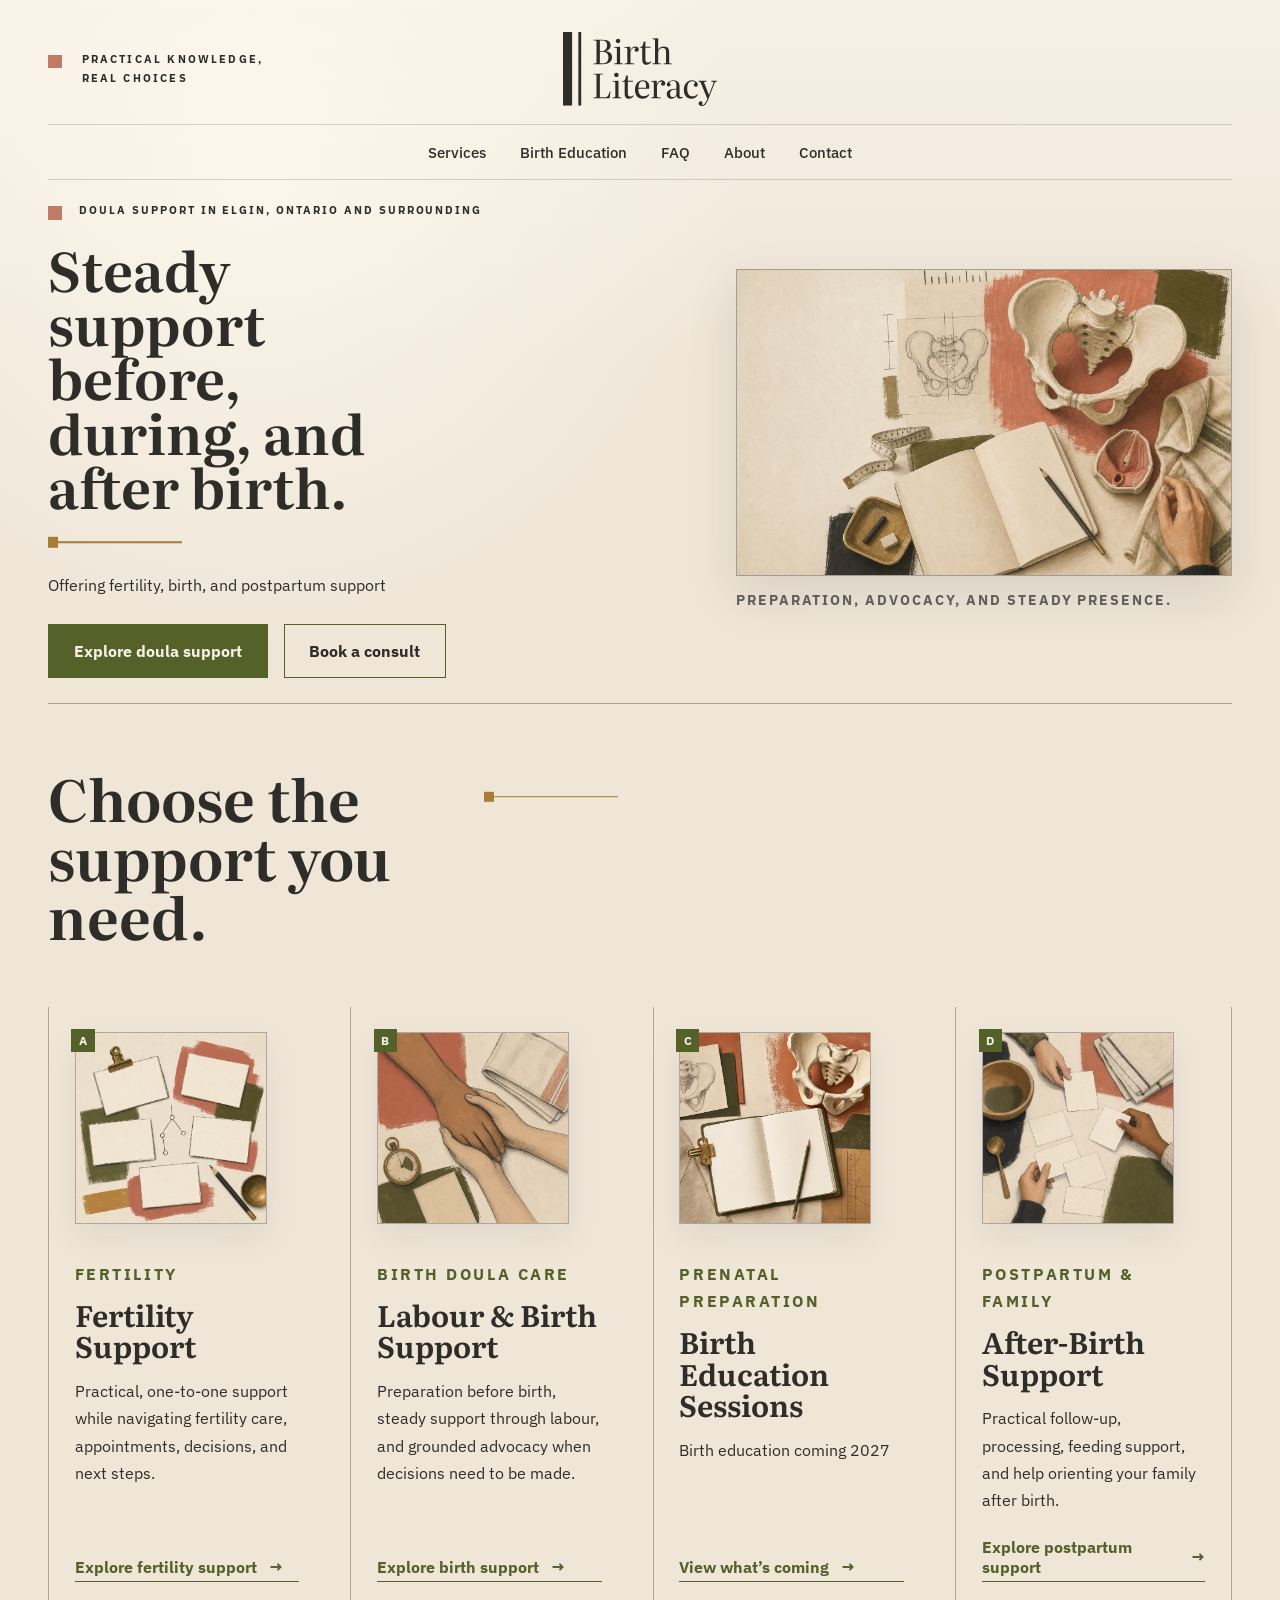
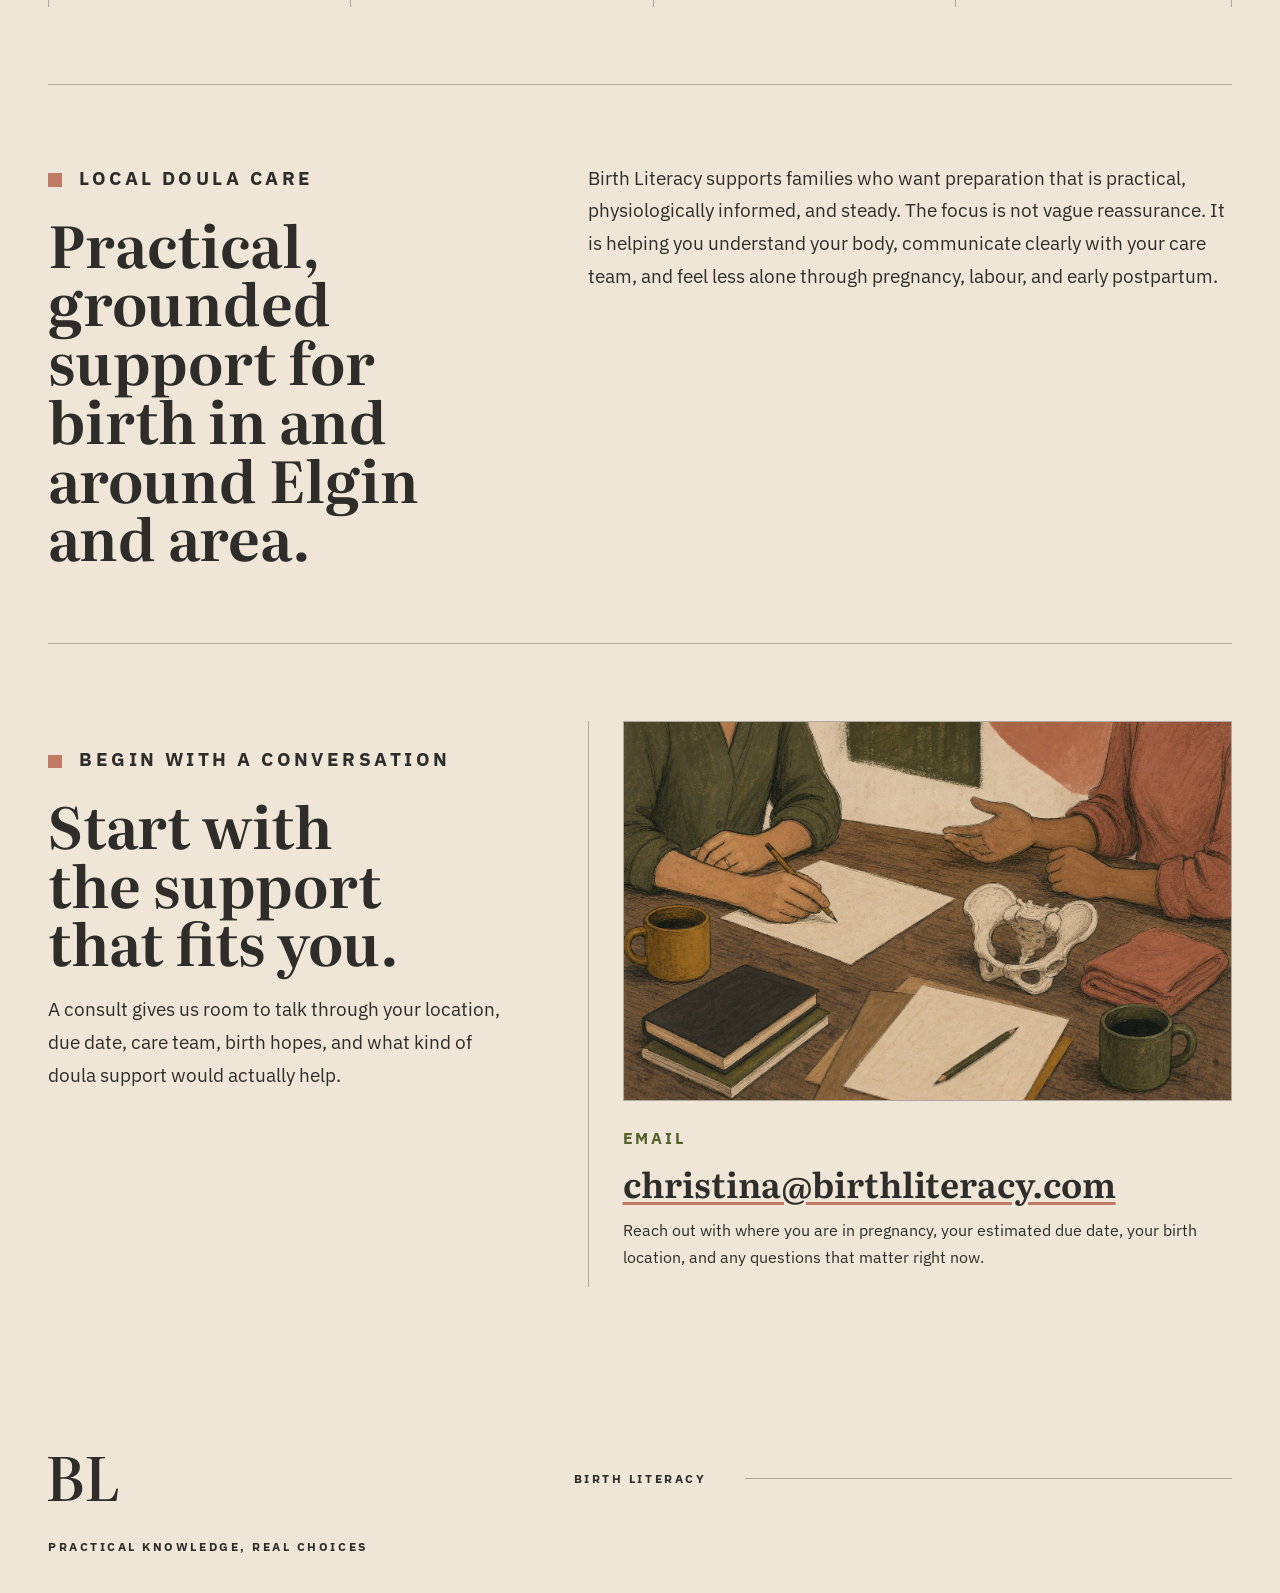
==== commit e75825c5: "Site changes" ====
--- a/index.html
+++ b/index.html
@@ -3,8 +3,8 @@
   <head>
     <meta charset="utf-8">
     <meta name="viewport" content="width=device-width, initial-scale=1">
-    <meta name="description" content="Birth Literacy provides grounded doula support and practical birth preparation for families in London, Ontario and surrounding communities.">
-    <title>Birth Literacy | Doula Support in London, Ontario</title>
+    <meta name="description" content="Birth Literacy offers fertility, birth, and postpartum support for families in Elgin, Ontario and surrounding communities.">
+    <title>Birth Literacy | Doula Support in Elgin, Ontario</title>
     <link rel="preconnect" href="https://fonts.googleapis.com">
     <link rel="preconnect" href="https://fonts.gstatic.com" crossorigin>
     <link href="https://fonts.googleapis.com/css2?family=IBM+Plex+Sans:wght@400;500;600;700&amp;family=Literata:opsz,wght@7..72,500;7..72,600;7..72,700&amp;display=swap" rel="stylesheet">
@@ -37,7 +37,7 @@
         <nav class="primary-nav" id="primary-navigation" aria-label="Primary navigation">
           <a href="services.html">Services</a>
           <a href="birth-education.html">Birth Education</a>
-          <a href="resources.html">Resources</a>
+          <a href="faq.html">FAQ</a>
           <a href="about.html">About</a>
           <a href="contact.html">Contact</a>
         </nav>
@@ -47,10 +47,10 @@
     <main id="main">
       <section class="hero" id="top" aria-labelledby="hero-title">
         <div class="hero__content">
-          <p class="eyebrow"><span aria-hidden="true"></span>Doula support in London, Ontario</p>
+          <p class="eyebrow"><span aria-hidden="true"></span>Doula support in Elgin, Ontario and surrounding</p>
           <h1 id="hero-title">Steady support before, during, and after birth.</h1>
           <div class="measure-mark" aria-hidden="true"></div>
-          <p class="hero__lede">Practical birth preparation, grounded advocacy, and calm labour support for families in London and surrounding communities.</p>
+          <p class="hero__lede">Offering fertility, birth, and postpartum support</p>
           <div class="actions" aria-label="Primary actions">
             <a class="button button--primary" href="services.html">Explore doula support</a>
             <a class="button button--secondary" href="contact.html">Book a consult</a>
@@ -63,11 +63,7 @@
         </figure>
       </section>
 
-      <div class="index-line" aria-hidden="true">
-        <span></span>
-        <p>Pregnancy <b></b> Labour <b></b> Postpartum</p>
-        <span></span>
-      </div>
+      <div class="index-line" aria-hidden="true"><span></span></div>
 
       <section class="support-section" id="services" aria-labelledby="support-title">
         <div class="support-intro">
@@ -76,9 +72,18 @@
         </div>
 
         <div class="support-layout">
+          <article class="support-feature support-feature--fertility">
+            <span class="letter-marker">A</span>
+            <img class="support-visual" src="assets/art-consent-cards.jpg" width="1254" height="1254" alt="Mixed-media illustration of planning cards, a decision path, pencil, and brass clip.">
+            <p class="card-label">Fertility</p>
+            <h3>Fertility Support</h3>
+            <p>Practical, one-to-one support while navigating fertility care, appointments, decisions, and next steps.</p>
+            <a class="text-link" href="services.html#fertility">Explore fertility support <span aria-hidden="true">→</span></a>
+          </article>
+
           <article class="support-feature support-feature--birth" id="doula-care">
-            <span class="letter-marker">A</span>
-            <img class="support-visual" src="assets/art-doula-support.jpg" width="1254" height="1254" alt="Mixed-media illustration of hands in a calm support gesture beside practical birth tools.">
+            <span class="letter-marker">B</span>
+            <img class="support-visual" src="assets/art-doula-support.jpg" width="1254" height="1254" alt="Mixed-media illustration of hands in a supportive gesture beside practical birth tools.">
             <p class="card-label">Birth Doula Care</p>
             <h3>Labour &amp; Birth Support</h3>
             <p>Preparation before birth, steady support through labour, and grounded advocacy when decisions need to be made.</p>
@@ -86,16 +91,16 @@
           </article>
 
           <article class="support-feature support-feature--doula">
-            <span class="letter-marker">B</span>
+            <span class="letter-marker">C</span>
             <img class="support-visual" src="assets/art-course-workbook.jpg" width="1254" height="1254" alt="Mixed-media illustration of an open birth workbook, pelvis model, and study materials.">
             <p class="card-label">Prenatal Preparation</p>
-            <h3>Birth Planning Sessions</h3>
-            <p>Private education and planning sessions for physiology, informed consent, comfort measures, and partner preparation.</p>
-            <a class="text-link" href="services.html#birth-planning">Explore planning sessions <span aria-hidden="true">→</span></a>
+            <h3>Birth Education Sessions</h3>
+            <p>Birth education coming 2027</p>
+            <a class="text-link" href="birth-education.html">View what’s coming <span aria-hidden="true">→</span></a>
           </article>
 
           <article class="support-feature support-feature--postpartum" aria-labelledby="support-page-title">
-            <span class="letter-marker">C</span>
+            <span class="letter-marker">D</span>
             <img class="support-visual support-visual--note" src="assets/art-family-support.jpg" width="1254" height="1254" alt="Mixed-media illustration of several hands arranging family planning cards together.">
             <p class="card-label">Postpartum &amp; Family</p>
             <h3 id="support-page-title">After-Birth Support</h3>
@@ -105,47 +110,10 @@
         </div>
       </section>
 
-      <section class="confidence-section" id="resources" aria-labelledby="confidence-title">
-        <span class="section-anchor" id="birth-education" aria-hidden="true"></span>
-        <div class="confidence-heading">
-          <h2 id="confidence-title">Birth support rooted in practical understanding.</h2>
-          <div class="measure-mark" aria-hidden="true"></div>
-        </div>
-
-        <div class="principles" role="list">
-          <article class="principle" role="listitem">
-            <p class="principle__number">01</p>
-            <img class="principle__image" src="assets/art-physiology-study.jpg" width="1254" height="1254" alt="Mixed-media illustration of a clay pelvis model, anatomy sketch, pencil, and measuring tool.">
-            <div>
-              <h3>Know what your body is doing</h3>
-              <p>Learn what is happening in labour so you can make sense of intensity instead of feeling carried by it.</p>
-            </div>
-          </article>
-
-          <article class="principle" role="listitem">
-            <p class="principle__number">02</p>
-            <img class="principle__image" src="assets/art-consent-cards.jpg" width="1254" height="1254" alt="Mixed-media illustration of question cards, a decision path, pencil, and brass clip.">
-            <div>
-              <h3>Ask better questions</h3>
-              <p>Use clear language around options, risks, benefits, timing, and consent when the room starts moving quickly.</p>
-            </div>
-          </article>
-
-          <article class="principle" role="listitem">
-            <p class="principle__number">03</p>
-            <img class="principle__image" src="assets/art-presence-tools.jpg" width="1254" height="1254" alt="Mixed-media illustration of a timer, blank card, pencil, folded cloth, and calm hand.">
-            <div>
-              <h3>Stay present under pressure</h3>
-              <p>Build a simple set of tools for breath, positioning, partner support, rest, and decision-making.</p>
-            </div>
-          </article>
-        </div>
-      </section>
-
       <section class="about-section" id="about" aria-labelledby="about-title">
         <div>
           <p class="eyebrow"><span aria-hidden="true"></span>Local doula care</p>
-          <h2 id="about-title">Warm, grounded support for birth in and around London.</h2>
+          <h2 id="about-title">Practical, grounded support for birth in and around Elgin and area.</h2>
         </div>
         <p>Birth Literacy supports families who want preparation that is practical, physiologically informed, and steady. The focus is not vague reassurance. It is helping you understand your body, communicate clearly with your care team, and feel less alone through pregnancy, labour, and early postpartum.</p>
       </section>
@@ -153,14 +121,14 @@
       <section class="contact-section" id="contact" aria-labelledby="contact-title">
         <div class="contact-copy">
           <p class="eyebrow"><span aria-hidden="true"></span>Begin with a conversation</p>
-          <h2 id="contact-title">Start with the support that fits your birth.</h2>
+          <h2 id="contact-title">Start with the support that fits you.</h2>
           <p>A consult gives us room to talk through your location, due date, care team, birth hopes, and what kind of doula support would actually help.</p>
         </div>
         <aside class="contact-card" aria-label="Contact Birth Literacy">
           <img src="assets/art-consultation.jpg" width="1536" height="1024" alt="Mixed-media illustration of a grounded birth preparation conversation at a table with notes and a pelvis model.">
           <div class="contact-card__body">
             <p class="card-label">Email</p>
-            <a class="email-link" href="mailto:hello@birthliteracy.ca">hello@birthliteracy.ca</a>
+            <a class="email-link" href="mailto:christina@birthliteracy.com">christina@birthliteracy.com</a>
             <p>Reach out with where you are in pregnancy, your estimated due date, your birth location, and any questions that matter right now.</p>
           </div>
         </aside>
--- a/styles.css
+++ b/styles.css
@@ -81,9 +81,7 @@
 
 a:focus-visible,
 button:focus-visible,
-input:focus-visible,
-select:focus-visible,
-textarea:focus-visible {
+summary:focus-visible {
   outline: 3px solid var(--clay);
   outline-offset: 4px;
 }
@@ -394,6 +392,7 @@
 }
 
 .index-line {
+  grid-template-columns: 1fr;
   margin: 0 0 clamp(2rem, 5vw, 4.8rem);
 }
 
@@ -442,7 +441,7 @@
 .support-layout {
   grid-column: 1;
   display: grid;
-  grid-template-columns: repeat(3, minmax(0, 1fr));
+  grid-template-columns: repeat(4, minmax(0, 1fr));
   gap: clamp(1rem, 2vw, 1.8rem);
   margin-top: clamp(0.5rem, 2vw, 1.5rem);
 }
@@ -454,7 +453,7 @@
   grid-template-rows: auto auto auto 1fr auto;
   align-content: start;
   min-height: 19.5rem;
-  padding: clamp(1.4rem, 2.5vw, 2.2rem);
+  padding: clamp(1.15rem, 2vw, 1.8rem);
   border-left: 1px solid rgba(46, 45, 41, 0.34);
 }
 
@@ -578,7 +577,7 @@
 
 .page-hero__figure img {
   width: 100%;
-  aspect-ratio: 4 / 3;
+  height: clamp(15rem, 22vw, 19rem);
   object-fit: cover;
   border: 1px solid rgba(46, 45, 41, 0.4);
   box-shadow: var(--shadow);
@@ -593,9 +592,25 @@
   text-transform: uppercase;
 }
 
+.page-hero--compact {
+  padding-bottom: clamp(2.5rem, 5vw, 4.5rem);
+}
+
+.page-hero--compact .page-hero__figure {
+  width: min(100%, 32rem);
+}
+
 .section-block {
   padding: clamp(3.2rem, 7vw, 7rem) 0;
   border-bottom: 1px solid rgba(46, 45, 41, 0.32);
+}
+
+.section-block--first {
+  padding-top: clamp(2.5rem, 5vw, 4.8rem);
+}
+
+.section-title {
+  max-width: 10.5ch;
 }
 
 .section-heading {
@@ -670,10 +685,16 @@
   line-height: 1.72;
 }
 
+.service-note {
+  margin-top: 1.5rem;
+  color: var(--olive);
+}
+
 .service-detail__body img {
   width: 100%;
-  aspect-ratio: 1;
+  aspect-ratio: 16 / 10;
   object-fit: cover;
+  object-position: center;
   border: 1px solid rgba(46, 45, 41, 0.34);
 }
 
@@ -837,6 +858,10 @@
 }
 
 .faq-list summary {
+  display: flex;
+  gap: 1rem;
+  align-items: center;
+  justify-content: space-between;
   padding: 1.35rem 3rem 1.35rem 0;
   cursor: pointer;
   font-family: var(--serif);
@@ -844,6 +869,23 @@
   font-weight: 650;
 }
 
+.faq-tags {
+  display: inline-flex;
+  flex: 0 0 auto;
+  flex-wrap: wrap;
+  gap: 0.4rem;
+  justify-content: flex-end;
+}
+
+.faq-tags > span {
+  padding: 0.35rem 0.55rem;
+  border: 1px solid rgba(84, 98, 42, 0.52);
+  color: var(--olive-dark);
+  font: 700 0.65rem/1 var(--sans);
+  letter-spacing: 0.08em;
+  text-transform: uppercase;
+}
+
 .faq-list details p {
   max-width: 46rem;
   margin: 0;
@@ -911,7 +953,7 @@
 
 .contact-grid {
   display: grid;
-  grid-template-columns: minmax(16rem, 0.7fr) minmax(22rem, 1fr);
+  grid-template-columns: repeat(2, minmax(0, 1fr));
   gap: clamp(2rem, 7vw, 8rem);
   align-items: start;
 }
@@ -932,56 +974,20 @@
   margin-top: 1.25rem;
 }
 
-.contact-form {
-  display: grid;
-  grid-template-columns: repeat(2, minmax(0, 1fr));
-  gap: 1.2rem 1.5rem;
-}
-
-.form-field {
-  display: grid;
-  gap: 0.55rem;
-}
-
-.form-field--full {
-  grid-column: 1 / -1;
-}
-
-.form-field label {
-  font-size: 0.8rem;
-  font-weight: 700;
-  letter-spacing: 0.12em;
-  text-transform: uppercase;
-}
-
-.form-field input,
-.form-field select,
-.form-field textarea {
-  width: 100%;
-  min-height: 3.25rem;
-  padding: 0.8rem 0.9rem;
-  border: 1px solid rgba(46, 45, 41, 0.55);
-  border-radius: 0;
-  background: var(--bone-light);
-  color: var(--ink);
-  font: 1rem/1.45 var(--sans);
-}
-
-.form-field textarea {
-  min-height: 9.5rem;
-  resize: vertical;
-}
-
-.form-note {
-  grid-column: 1 / -1;
-  margin: 0;
-  color: rgba(46, 45, 41, 0.72);
-  font-size: 0.88rem;
-  line-height: 1.5;
-}
-
-.contact-form .button {
-  justify-self: start;
+.contact-direct {
+  max-width: 38rem;
+  padding: clamp(1.5rem, 3vw, 3rem) 0;
+}
+
+.contact-direct h2 {
+  max-width: 10ch;
+  font-size: clamp(2rem, 3.3vw, 3.4rem);
+}
+
+.contact-direct p:not(.eyebrow) {
+  margin: 1.25rem 0 1.5rem;
+  font-size: clamp(1rem, 1.18vw, 1.18rem);
+  line-height: 1.72;
 }
 
 .confidence-section {
@@ -1145,6 +1151,14 @@
 
   .support-intro {
     grid-template-columns: 1fr;
+  }
+
+  .support-layout {
+    grid-template-columns: repeat(2, minmax(0, 1fr));
+  }
+
+  .support-layout > :nth-child(2) {
+    border-right: 1px solid rgba(46, 45, 41, 0.34);
   }
 
   .principles,
@@ -1338,6 +1352,10 @@
     border-right: 0;
   }
 
+  .support-layout > :nth-child(2) {
+    border-right: 0;
+  }
+
   .page-main {
     padding-top: 0;
   }
@@ -1349,6 +1367,10 @@
   .page-hero__figure {
     width: 100%;
     margin-top: 2rem;
+  }
+
+  .page-hero__figure img {
+    height: clamp(12rem, 48vw, 16rem);
   }
 
   .section-heading,
@@ -1393,6 +1415,11 @@
     margin-left: 0;
   }
 
+  .faq-list summary {
+    align-items: flex-start;
+    padding-right: 0;
+  }
+
   .principle,
   .principle:first-child {
     grid-template-columns: auto minmax(5.5rem, 7rem) 1fr;
@@ -1478,9 +1505,16 @@
     font-size: 1.35rem;
   }
 
-  .process-list,
-  .contact-form {
+  .process-list {
     grid-template-columns: 1fr;
+  }
+
+  .faq-list summary {
+    display: grid;
+  }
+
+  .faq-tags {
+    justify-content: flex-start;
   }
 
   .process-list li,
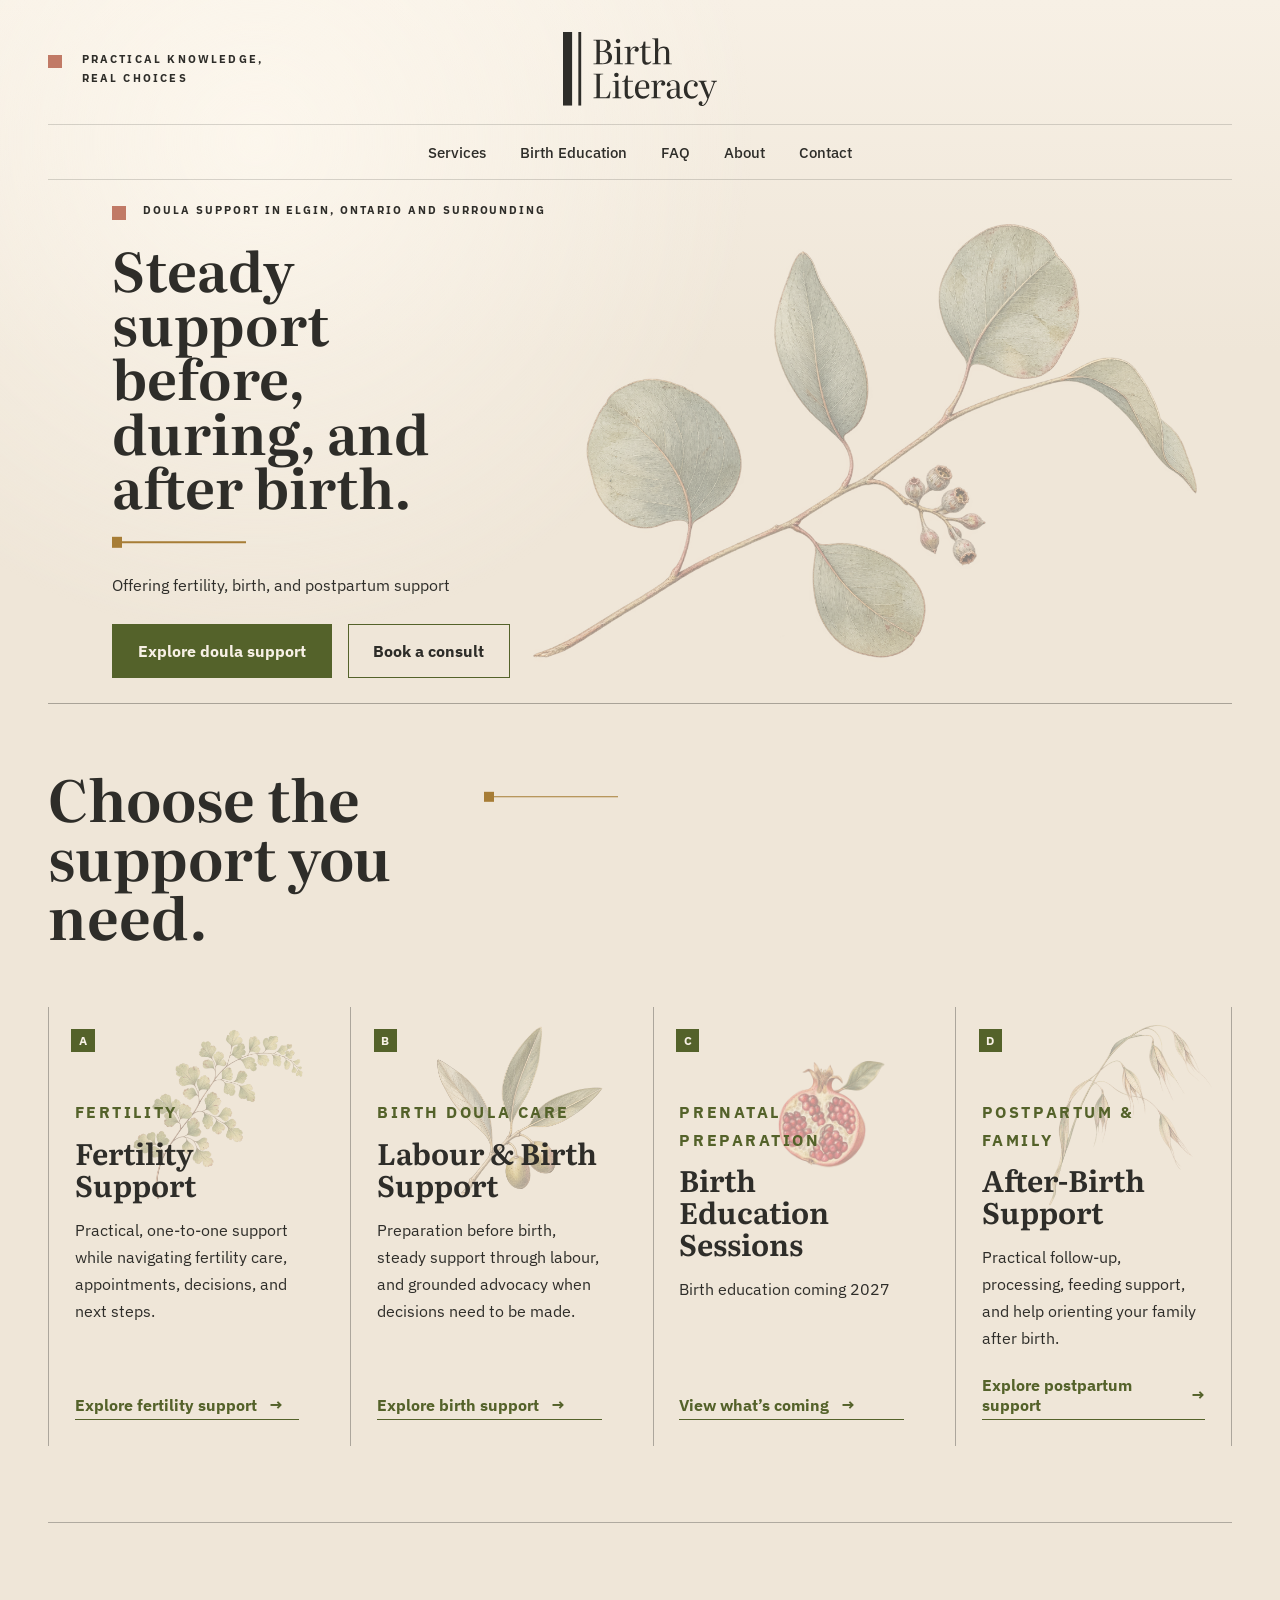
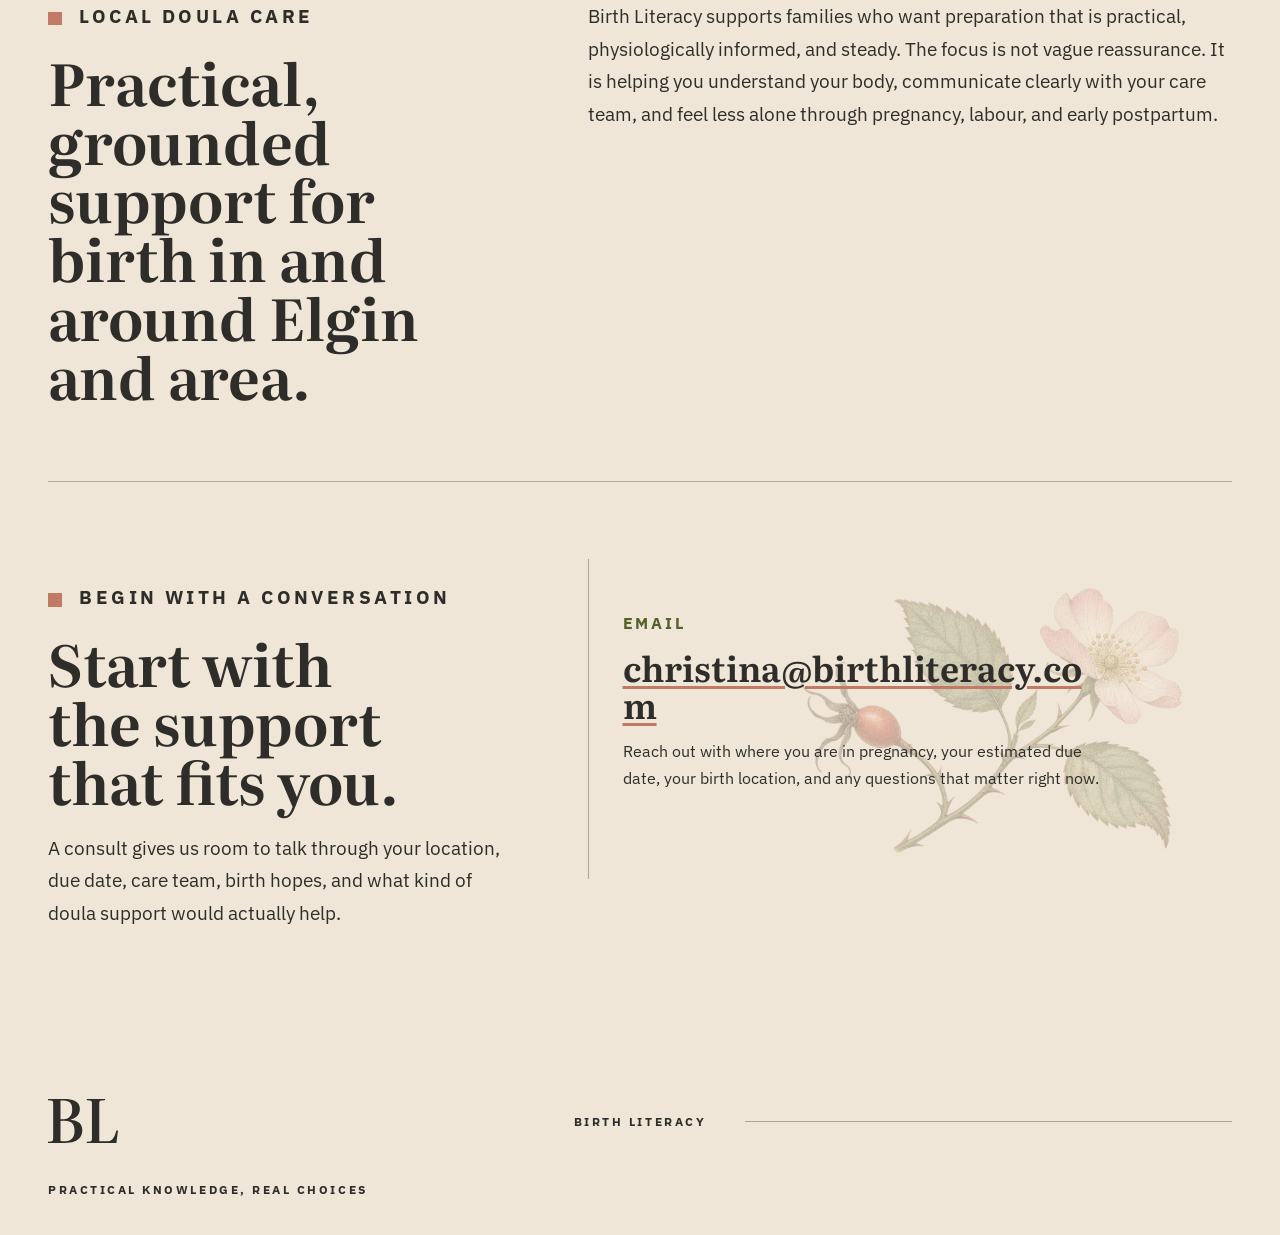
==== commit 39de70c8: "9/22/2026" ====
--- a/index.html
+++ b/index.html
@@ -57,9 +57,8 @@
           </div>
         </div>
 
-        <figure class="hero__figure" aria-labelledby="figure-title">
-          <img class="hero__image" src="assets/art-hero-education.jpg" width="1536" height="1024" alt="Mixed-media illustration of birth education materials, an anatomy sketch, and a pelvis model on a study table.">
-          <figcaption id="figure-title">Preparation, advocacy, and steady presence.</figcaption>
+        <figure class="hero__figure" aria-hidden="true">
+          <img class="hero__image" src="assets/botanical-home-hero.png" width="1200" height="800" alt="">
         </figure>
       </section>
 
@@ -74,7 +73,7 @@
         <div class="support-layout">
           <article class="support-feature support-feature--fertility">
             <span class="letter-marker">A</span>
-            <img class="support-visual" src="assets/art-consent-cards.jpg" width="1254" height="1254" alt="Mixed-media illustration of planning cards, a decision path, pencil, and brass clip.">
+            <img class="support-visual" src="assets/botanical-home-fertility.png" width="720" height="720" alt="" aria-hidden="true">
             <p class="card-label">Fertility</p>
             <h3>Fertility Support</h3>
             <p>Practical, one-to-one support while navigating fertility care, appointments, decisions, and next steps.</p>
@@ -83,7 +82,7 @@
 
           <article class="support-feature support-feature--birth" id="doula-care">
             <span class="letter-marker">B</span>
-            <img class="support-visual" src="assets/art-doula-support.jpg" width="1254" height="1254" alt="Mixed-media illustration of hands in a supportive gesture beside practical birth tools.">
+            <img class="support-visual" src="assets/botanical-home-birth.png" width="720" height="720" alt="" aria-hidden="true">
             <p class="card-label">Birth Doula Care</p>
             <h3>Labour &amp; Birth Support</h3>
             <p>Preparation before birth, steady support through labour, and grounded advocacy when decisions need to be made.</p>
@@ -92,7 +91,7 @@
 
           <article class="support-feature support-feature--doula">
             <span class="letter-marker">C</span>
-            <img class="support-visual" src="assets/art-course-workbook.jpg" width="1254" height="1254" alt="Mixed-media illustration of an open birth workbook, pelvis model, and study materials.">
+            <img class="support-visual" src="assets/botanical-home-education.png" width="720" height="720" alt="" aria-hidden="true">
             <p class="card-label">Prenatal Preparation</p>
             <h3>Birth Education Sessions</h3>
             <p>Birth education coming 2027</p>
@@ -101,7 +100,7 @@
 
           <article class="support-feature support-feature--postpartum" aria-labelledby="support-page-title">
             <span class="letter-marker">D</span>
-            <img class="support-visual support-visual--note" src="assets/art-family-support.jpg" width="1254" height="1254" alt="Mixed-media illustration of several hands arranging family planning cards together.">
+            <img class="support-visual support-visual--note" src="assets/botanical-home-postpartum.png" width="720" height="720" alt="" aria-hidden="true">
             <p class="card-label">Postpartum &amp; Family</p>
             <h3 id="support-page-title">After-Birth Support</h3>
             <p>Practical follow-up, processing, feeding support, and help orienting your family after birth.</p>
@@ -125,7 +124,7 @@
           <p>A consult gives us room to talk through your location, due date, care team, birth hopes, and what kind of doula support would actually help.</p>
         </div>
         <aside class="contact-card" aria-label="Contact Birth Literacy">
-          <img src="assets/art-consultation.jpg" width="1536" height="1024" alt="Mixed-media illustration of a grounded birth preparation conversation at a table with notes and a pelvis model.">
+          <img src="assets/botanical-home-contact.png" width="1200" height="800" alt="" aria-hidden="true">
           <div class="contact-card__body">
             <p class="card-label">Email</p>
             <a class="email-link" href="mailto:christina@birthliteracy.com">christina@birthliteracy.com</a>
--- a/styles.css
+++ b/styles.css
@@ -71,6 +71,14 @@
   max-width: 100%;
 }
 
+img[src*="botanical-"] {
+  mix-blend-mode: multiply;
+}
+
+img[src$="botanical-home-education.png"] {
+  scale: 0.88;
+}
+
 a {
   color: inherit;
 }
@@ -244,15 +252,20 @@
 }
 
 .hero {
-  grid-template-columns: minmax(18rem, 0.86fr) minmax(22rem, 0.82fr);
+  grid-template-columns: minmax(0, 1fr);
   align-items: center;
   min-height: clamp(22rem, 31vw, 29rem);
   padding: clamp(0.75rem, 1.7vw, 1.8rem) 0 clamp(1rem, 2vw, 2rem);
+  padding-inline: clamp(2.25rem, 5vw, 5.5rem);
+  overflow: hidden;
+  isolation: isolate;
 }
 
 .hero__content {
   grid-column: 1;
-  max-width: 34rem;
+  position: relative;
+  z-index: 2;
+  max-width: 38rem;
 }
 
 .hero__content .eyebrow {
@@ -349,28 +362,26 @@
 }
 
 .hero__figure {
-  grid-column: 2;
-  justify-self: end;
-  position: relative;
-  width: min(100%, 31rem);
+  position: absolute;
+  inset: 0 0 0 auto;
+  z-index: 0;
+  width: min(62%, 48rem);
+  height: 100%;
   margin: 0;
+  padding: clamp(0.75rem, 2vw, 1.5rem);
+  pointer-events: none;
 }
 
 .hero__figure::before {
-  position: absolute;
-  inset: clamp(0.7rem, 1.3vw, 1.1rem) clamp(-0.8rem, -1vw, -0.4rem) clamp(-0.8rem, -1vw, -0.4rem) clamp(0.7rem, 1.2vw, 1rem);
-  z-index: -1;
-  border: 1px solid rgba(46, 45, 41, 0.32);
-  content: "";
+  content: none;
 }
 
 .hero__image {
   width: 100%;
-  height: clamp(17.5rem, 24vw, 23rem);
-  object-fit: cover;
-  object-position: 50% 54%;
-  border: 1px solid rgba(46, 45, 41, 0.4);
-  box-shadow: var(--shadow);
+  height: 100%;
+  object-fit: contain;
+  object-position: right center;
+  opacity: 0.46;
 }
 
 .hero__figure figcaption {
@@ -450,11 +461,13 @@
 .support-note {
   position: relative;
   display: grid;
-  grid-template-rows: auto auto auto 1fr auto;
+  grid-template-rows: auto auto 1fr auto;
   align-content: start;
   min-height: 19.5rem;
-  padding: clamp(1.15rem, 2vw, 1.8rem);
+  padding: clamp(4.2rem, 6vw, 5.4rem) clamp(1.15rem, 2vw, 1.8rem) clamp(1.15rem, 2vw, 1.8rem);
   border-left: 1px solid rgba(46, 45, 41, 0.34);
+  overflow: hidden;
+  isolation: isolate;
 }
 
 .support-note {
@@ -478,6 +491,7 @@
   color: var(--bone-light);
   font-size: 0.75rem;
   font-weight: 700;
+  z-index: 3;
 }
 
 .support-visual,
@@ -486,18 +500,44 @@
   width: 100%;
   aspect-ratio: 1;
   height: auto;
-  object-fit: cover;
-  border: 1px solid rgba(46, 45, 41, 0.34);
-  box-shadow: 0 12px 30px rgba(46, 45, 41, 0.08);
+  object-fit: contain;
+  opacity: 0.72;
 }
 
 .support-visual {
-  width: min(100%, 12rem);
-  margin: 0 0 1.3rem;
+  position: absolute;
+  top: 1rem;
+  right: 1rem;
+  z-index: 0;
+  width: clamp(11.5rem, 14vw, 13rem);
+  margin: 0;
+  opacity: 0.38;
+  transform: none;
 }
 
 .support-visual--note {
-  margin: 0 0 1.3rem;
+  margin: 0;
+  transform: none;
+}
+
+.support-feature--fertility .support-visual {
+  transform: none;
+}
+
+.support-feature--birth .support-visual {
+  transform: none;
+}
+
+.support-feature--doula .support-visual {
+  transform: none;
+}
+
+.support-feature .card-label,
+.support-feature h3,
+.support-feature > p:not(.card-label),
+.support-feature .text-link {
+  position: relative;
+  z-index: 2;
 }
 
 .support-feature p,
@@ -537,15 +577,19 @@
 }
 
 .page-hero {
-  display: grid;
-  grid-template-columns: minmax(18rem, 0.82fr) minmax(22rem, 1fr);
-  gap: clamp(2rem, 6vw, 7rem);
-  align-items: center;
+  position: relative;
+  display: block;
+  min-height: clamp(22rem, 30vw, 28rem);
   padding: clamp(1.5rem, 3vw, 2.8rem) 0 clamp(3rem, 6vw, 6rem);
+  padding-inline: clamp(2.25rem, 5vw, 5.5rem);
   border-bottom: 1px solid rgba(46, 45, 41, 0.32);
+  overflow: hidden;
+  isolation: isolate;
 }
 
 .page-hero__copy {
+  position: relative;
+  z-index: 2;
   max-width: 39rem;
 }
 
@@ -561,26 +605,26 @@
 }
 
 .page-hero__figure {
-  position: relative;
-  width: min(100%, 37rem);
+  position: absolute;
+  inset: 0 0 0 auto;
+  z-index: 0;
+  width: min(60%, 46rem);
+  height: 100%;
   margin: 0;
-  justify-self: end;
+  padding: clamp(0.75rem, 2vw, 1.5rem);
+  pointer-events: none;
 }
 
 .page-hero__figure::before {
-  position: absolute;
-  inset: 0.9rem -0.8rem -0.8rem 0.9rem;
-  z-index: -1;
-  border: 1px solid rgba(46, 45, 41, 0.32);
-  content: "";
+  content: none;
 }
 
 .page-hero__figure img {
   width: 100%;
-  height: clamp(15rem, 22vw, 19rem);
-  object-fit: cover;
-  border: 1px solid rgba(46, 45, 41, 0.4);
-  box-shadow: var(--shadow);
+  height: 100%;
+  object-fit: contain;
+  object-position: right center;
+  opacity: 0.42;
 }
 
 .page-hero__figure figcaption {
@@ -597,7 +641,42 @@
 }
 
 .page-hero--compact .page-hero__figure {
-  width: min(100%, 32rem);
+  width: min(58%, 40rem);
+}
+
+.education-page {
+  padding-top: 0;
+}
+
+.education-coming-soon {
+  display: flex;
+  flex-direction: column;
+  justify-content: center;
+  max-width: 48rem;
+  min-height: clamp(26rem, 56vh, 38rem);
+  margin-left: clamp(2.25rem, 5vw, 5.5rem);
+  padding: clamp(4rem, 10vw, 8rem) 0;
+  border-bottom: 1px solid rgba(46, 45, 41, 0.32);
+}
+
+.education-coming-soon h1 {
+  max-width: 10ch;
+}
+
+.education-coming-soon__lede {
+  max-width: 39rem;
+  margin: 0;
+  font-size: clamp(1.15rem, 1.5vw, 1.45rem);
+  line-height: 1.65;
+}
+
+.education-coming-soon > p:not(.eyebrow):not(.education-coming-soon__lede) {
+  margin: 1.1rem 0 0;
+  color: rgba(46, 45, 41, 0.76);
+}
+
+.education-coming-soon .text-link {
+  align-self: flex-start;
 }
 
 .section-block {
@@ -666,9 +745,15 @@
 }
 
 .service-detail__body {
-  display: grid;
-  grid-template-columns: minmax(0, 1fr) minmax(11rem, 0.62fr);
-  gap: clamp(1.5rem, 4vw, 4rem);
+  position: relative;
+  display: block;
+  padding-right: clamp(5rem, 12vw, 10rem);
+  isolation: isolate;
+}
+
+.service-detail__body > div {
+  position: relative;
+  z-index: 2;
 }
 
 .service-detail__body > div > p:first-child,
@@ -691,11 +776,48 @@
 }
 
 .service-detail__body img {
-  width: 100%;
-  aspect-ratio: 16 / 10;
-  object-fit: cover;
+  position: absolute;
+  top: 0;
+  right: 0;
+  z-index: 0;
+  width: clamp(9rem, 13vw, 11rem);
+  height: clamp(9rem, 13vw, 11rem);
+  object-fit: contain;
   object-position: center;
-  border: 1px solid rgba(46, 45, 41, 0.34);
+  opacity: 0.38;
+  transform: none;
+}
+
+.services-page .service-detail {
+  position: relative;
+  overflow: hidden;
+  isolation: isolate;
+}
+
+.services-page .service-detail__label,
+.services-page .service-detail__body > div {
+  position: relative;
+  z-index: 2;
+}
+
+.services-page .service-detail__body {
+  position: static;
+  padding-right: clamp(4rem, 10vw, 8rem);
+}
+
+.services-page .service-detail__body img {
+  top: 0;
+  right: 0;
+  width: min(42%, 36rem);
+  height: 100%;
+  padding: clamp(1rem, 2vw, 2rem);
+  opacity: 0.2;
+  transform: none;
+}
+
+.services-page .service-detail:nth-of-type(even) .service-detail__body img {
+  right: 0;
+  transform: none;
 }
 
 .plain-list,
@@ -899,20 +1021,33 @@
 }
 
 .about-profile__aside {
+  position: relative;
   padding-right: clamp(1rem, 3vw, 3rem);
   border-right: 1px solid rgba(46, 45, 41, 0.3);
+  overflow: visible;
+  isolation: isolate;
 }
 
 .about-profile__aside img {
-  width: 100%;
+  width: min(100%, 15rem);
   aspect-ratio: 1;
-  object-fit: cover;
-  border: 1px solid rgba(46, 45, 41, 0.34);
+  margin: 0 auto -2rem;
+  padding: 0.5rem;
+  object-fit: contain;
+  opacity: 0.38;
+  transform: none;
 }
 
 .about-profile__aside .card-label {
+  position: relative;
+  z-index: 2;
   margin-top: 1.2rem;
   color: var(--olive);
+}
+
+.about-profile__aside > p:last-child {
+  position: relative;
+  z-index: 2;
 }
 
 .editorial-copy {
@@ -1076,23 +1211,33 @@
 }
 
 .contact-card {
-  display: grid;
-  gap: clamp(1rem, 2vw, 1.5rem);
+  position: relative;
+  display: block;
+  min-height: clamp(18rem, 25vw, 23rem);
   border-left: 1px solid rgba(46, 45, 41, 0.34);
-  padding-left: clamp(1.2rem, 2.6vw, 2.6rem);
+  padding: clamp(2rem, 4vw, 4rem) clamp(1.2rem, 2.6vw, 2.6rem);
+  overflow: hidden;
+  isolation: isolate;
 }
 
 .contact-card img {
-  width: 100%;
-  aspect-ratio: 16 / 10;
-  height: auto;
-  object-fit: cover;
-  border: 1px solid rgba(46, 45, 41, 0.34);
+  position: absolute;
+  inset: 0 0 0 auto;
+  z-index: 0;
+  width: 72%;
+  height: 100%;
+  padding: 1rem;
+  object-fit: contain;
+  object-position: right center;
+  opacity: 0.32;
 }
 
 .contact-card__body {
+  position: relative;
+  z-index: 2;
   display: flex;
   flex-direction: column;
+  max-width: 30rem;
   min-width: 0;
 }
 
@@ -1139,14 +1284,9 @@
     display: none;
   }
 
-  .hero__content,
   .hero__figure {
-    grid-column: 1;
-  }
-
-  .hero__figure {
-    justify-self: center;
-    width: min(100%, 31rem);
+    right: 0;
+    width: min(68%, 40rem);
   }
 
   .support-intro {
@@ -1280,7 +1420,11 @@
 
   .hero {
     min-height: 0;
-    padding-top: 1.35rem;
+    padding: 1.35rem 0 3rem;
+  }
+
+  .education-coming-soon {
+    margin-left: 0;
   }
 
   h1 {
@@ -1294,12 +1438,17 @@
   }
 
   .hero__figure {
-    margin-top: 1.45rem;
-    width: 100%;
+    inset: 0 0 0 auto;
+    width: 92%;
+    height: 100%;
+    margin: 0;
+    padding: 0.75rem 0;
   }
 
   .hero__image {
-    height: clamp(17rem, 76vw, 22rem);
+    height: 100%;
+    object-position: right bottom;
+    opacity: 0.3;
   }
 
   .index-line {
@@ -1361,16 +1510,22 @@
   }
 
   .page-hero {
-    padding-top: 1.35rem;
+    min-height: 0;
+    padding: 1.35rem 0 3rem;
   }
 
   .page-hero__figure {
-    width: 100%;
-    margin-top: 2rem;
+    inset: 0 0 0 auto;
+    width: 90%;
+    height: 100%;
+    margin: 0;
+    padding: 0.75rem 0;
   }
 
   .page-hero__figure img {
-    height: clamp(12rem, 48vw, 16rem);
+    height: 100%;
+    object-position: right bottom;
+    opacity: 0.28;
   }
 
   .section-heading,
@@ -1382,8 +1537,31 @@
     grid-template-columns: 1fr;
   }
 
+  .service-detail__body {
+    padding-right: 4.5rem;
+  }
+
   .service-detail__body img {
-    width: min(100%, 19rem);
+    top: 0;
+    right: 0;
+    width: 9rem;
+    height: 9rem;
+    opacity: 0.3;
+  }
+
+  .services-page .service-detail__body {
+    padding-right: 2.5rem;
+  }
+
+  .services-page .service-detail__body img,
+  .services-page .service-detail:nth-of-type(even) .service-detail__body img {
+    top: 0;
+    right: 0;
+    width: min(82vw, 24rem);
+    height: 100%;
+    padding: 0.75rem;
+    opacity: 0.17;
+    transform: none;
   }
 
   .topic-row,
@@ -1404,7 +1582,8 @@
   }
 
   .about-profile__aside img {
-    width: min(100%, 22rem);
+    width: 13rem;
+    margin: 0 auto -2rem;
   }
 
   .values-ledger {
@@ -1434,12 +1613,18 @@
   }
 
   .contact-card {
-    padding-left: 0;
+    min-height: 18rem;
+    padding: 2.5rem 1rem;
     border-left: 0;
   }
 
   .contact-card img {
-    aspect-ratio: 4 / 3;
+    inset: 0 0 0 auto;
+    width: 90%;
+    height: 100%;
+    padding: 0.75rem;
+    aspect-ratio: auto;
+    opacity: 0.25;
   }
 
   .site-footer {
@@ -1483,9 +1668,11 @@
   }
 
   .support-visual {
-    width: min(100%, 13rem);
-    margin-left: auto;
-    margin-right: auto;
+    top: 0.75rem;
+    right: 0.75rem;
+    width: 12rem;
+    margin: 0;
+    opacity: 0.32;
   }
 
   .principle {
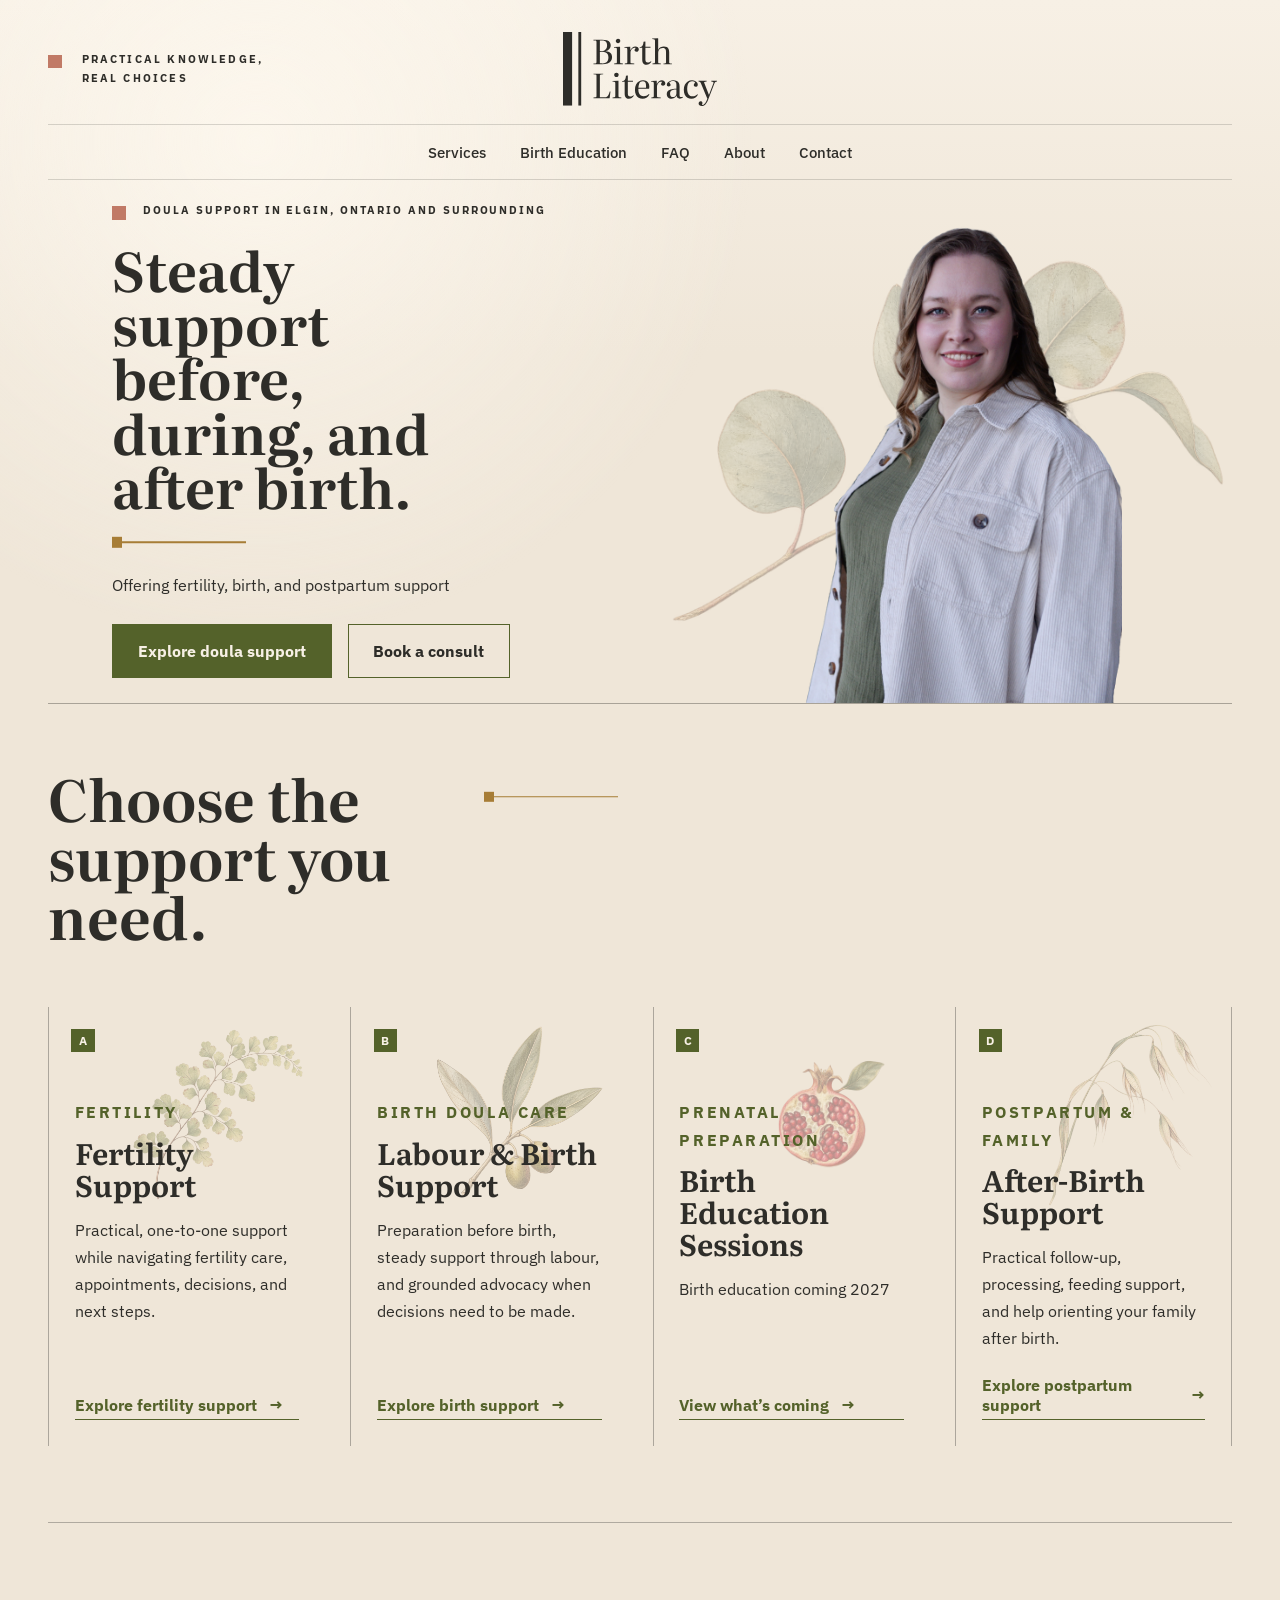
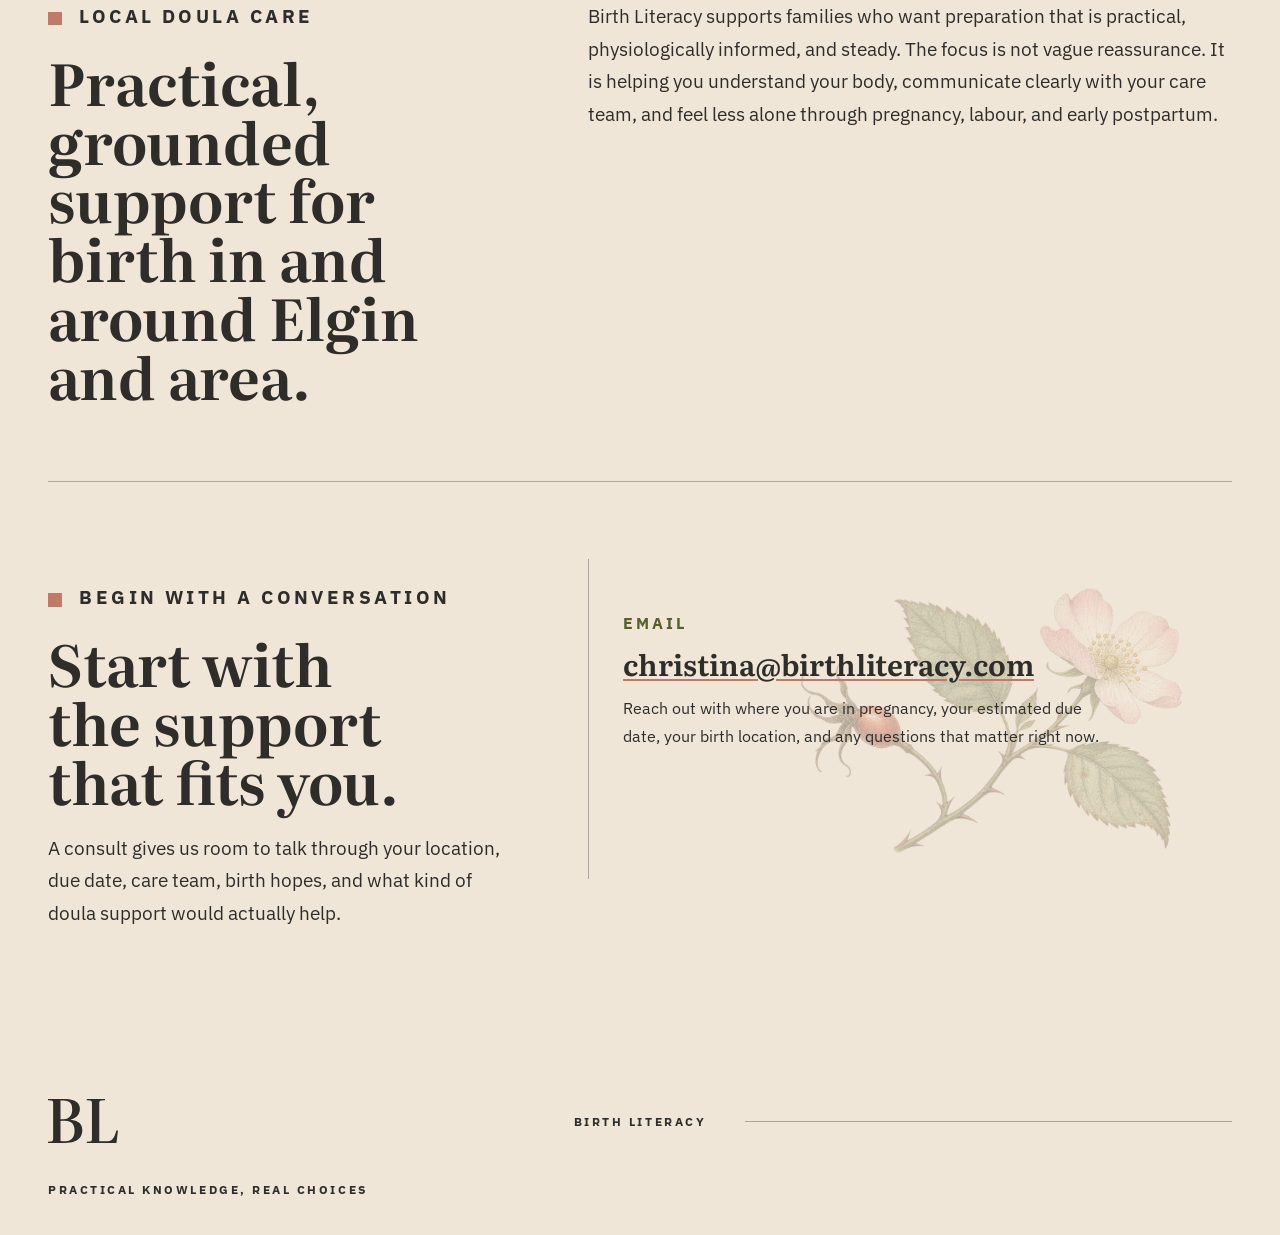
==== commit 0f4e6557: "9/24/2026" ====
--- a/index.html
+++ b/index.html
@@ -57,8 +57,9 @@
           </div>
         </div>
 
-        <figure class="hero__figure" aria-hidden="true">
-          <img class="hero__image" src="assets/botanical-home-hero.png" width="1200" height="800" alt="">
+        <figure class="hero__figure">
+          <img class="hero__botanical" src="assets/botanical-home-hero.png" width="1200" height="800" alt="" aria-hidden="true">
+          <img class="hero__image" src="assets/christina-klassen-doula-home.png" width="1600" height="2400" alt="Christina Klassen, birth and postpartum doula" fetchpriority="high">
         </figure>
       </section>
 
--- a/styles.css
+++ b/styles.css
@@ -365,23 +365,32 @@
   position: absolute;
   inset: 0 0 0 auto;
   z-index: 0;
-  width: min(62%, 48rem);
+  width: min(48%, 42rem);
   height: 100%;
   margin: 0;
-  padding: clamp(0.75rem, 2vw, 1.5rem);
+  padding: clamp(0.75rem, 2vw, 1.5rem) 0;
   pointer-events: none;
 }
 
-.hero__figure::before {
-  content: none;
-}
-
-.hero__image {
+.hero__botanical {
+  position: absolute;
+  inset: 0;
   width: 100%;
   height: 100%;
   object-fit: contain;
   object-position: right center;
-  opacity: 0.46;
+  opacity: 0.36;
+}
+
+.hero__image {
+  position: absolute;
+  right: 0;
+  bottom: 0;
+  width: 100%;
+  height: 100%;
+  object-fit: contain;
+  object-position: center bottom;
+  opacity: 1;
 }
 
 .hero__figure figcaption {
@@ -1028,13 +1037,16 @@
   isolation: isolate;
 }
 
-.about-profile__aside img {
-  width: min(100%, 15rem);
-  aspect-ratio: 1;
-  margin: 0 auto -2rem;
-  padding: 0.5rem;
-  object-fit: contain;
-  opacity: 0.38;
+.about-profile__aside .about-profile__portrait {
+  display: block;
+  width: min(100%, 22rem);
+  height: min(27.5rem, 125vw);
+  margin: 0 auto 2rem;
+  padding: 0;
+  border: 1px solid rgba(46, 45, 41, 0.28);
+  object-fit: cover;
+  object-position: 50% 30%;
+  opacity: 1;
   transform: none;
 }
 
@@ -1094,6 +1106,7 @@
 }
 
 .contact-panel {
+  container-type: inline-size;
   padding: clamp(1.5rem, 3vw, 3rem);
   border: 1px solid rgba(46, 45, 41, 0.34);
   background: rgba(255, 250, 241, 0.34);
@@ -1233,6 +1246,7 @@
 }
 
 .contact-card__body {
+  container-type: inline-size;
   position: relative;
   z-index: 2;
   display: flex;
@@ -1249,7 +1263,8 @@
 .email-link {
   color: var(--ink);
   font-family: var(--serif);
-  font-size: clamp(1.65rem, 2.7vw, 3rem);
+  font-size: clamp(0.875rem, 1.8vw, 1.8rem);
+  font-size: clamp(0.875rem, 6cqi, 1.8rem);
   font-weight: 650;
   line-height: 1.05;
   overflow-wrap: anywhere;
@@ -1286,7 +1301,7 @@
 
   .hero__figure {
     right: 0;
-    width: min(68%, 40rem);
+    width: min(54%, 36rem);
   }
 
   .support-intro {
@@ -1420,7 +1435,7 @@
 
   .hero {
     min-height: 0;
-    padding: 1.35rem 0 3rem;
+    padding: 1.35rem 0 0;
   }
 
   .education-coming-soon {
@@ -1438,23 +1453,30 @@
   }
 
   .hero__figure {
-    inset: 0 0 0 auto;
-    width: 92%;
+    position: relative;
+    inset: auto;
+    width: 100%;
+    height: clamp(23rem, 118vw, 35rem);
+    margin: 2rem 0 0;
+    padding: 0;
+  }
+
+  .hero__image {
+    bottom: -0.4rem;
     height: 100%;
-    margin: 0;
-    padding: 0.75rem 0;
-  }
-
-  .hero__image {
-    height: 100%;
-    object-position: right bottom;
+    object-position: center bottom;
+    opacity: 1;
+  }
+
+  .hero__botanical {
+    object-position: center;
     opacity: 0.3;
   }
 
   .index-line {
     grid-template-columns: 1fr;
     justify-items: center;
-    margin-top: 0.4rem;
+    margin-top: 0;
     text-align: center;
   }
 
@@ -1581,9 +1603,10 @@
     border-bottom: 1px solid rgba(46, 45, 41, 0.3);
   }
 
-  .about-profile__aside img {
-    width: 13rem;
-    margin: 0 auto -2rem;
+  .about-profile__aside .about-profile__portrait {
+    width: min(100%, 22rem);
+    height: min(27.5rem, 125vw);
+    margin: 0 auto 2rem;
   }
 
   .values-ledger {
@@ -1661,10 +1684,6 @@
 
   .hero__figure figcaption {
     font-size: 0.76rem;
-  }
-
-  .email-link {
-    font-size: clamp(1.35rem, 7.2vw, 1.85rem);
   }
 
   .support-visual {
